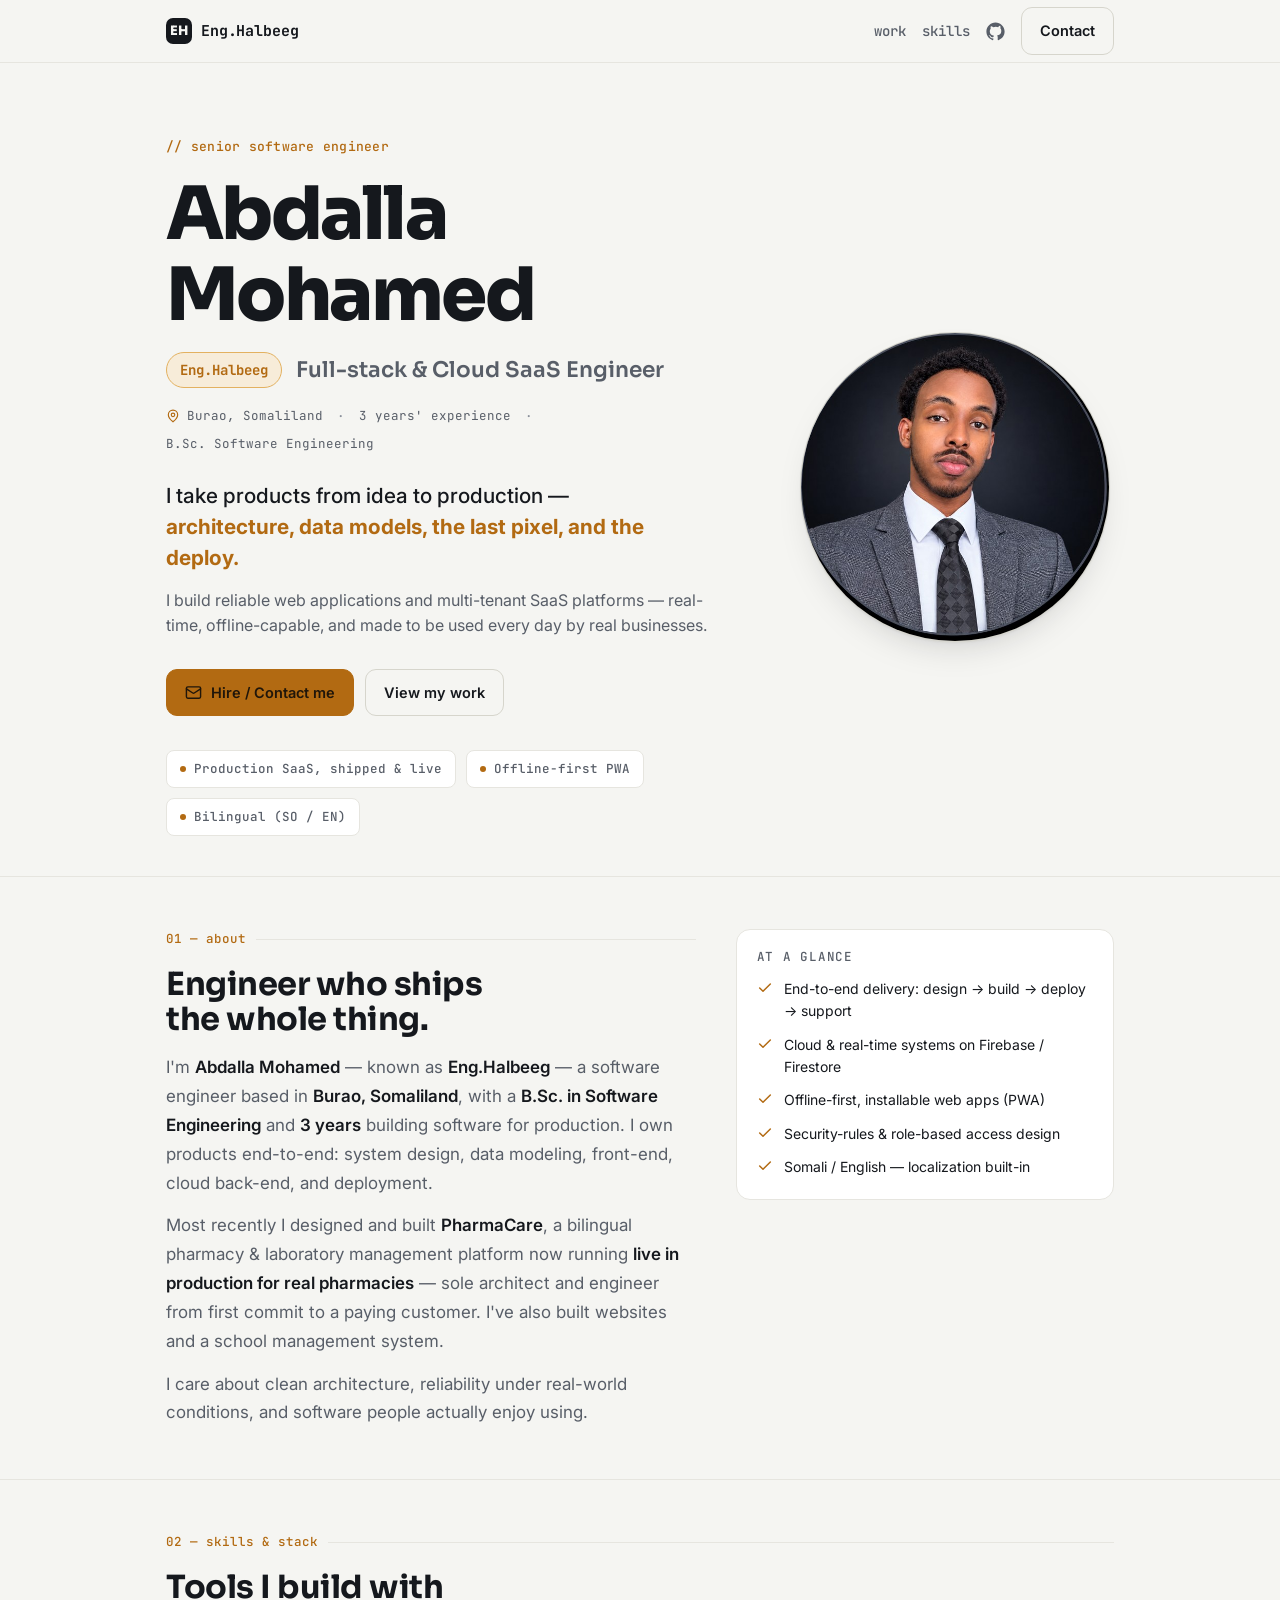
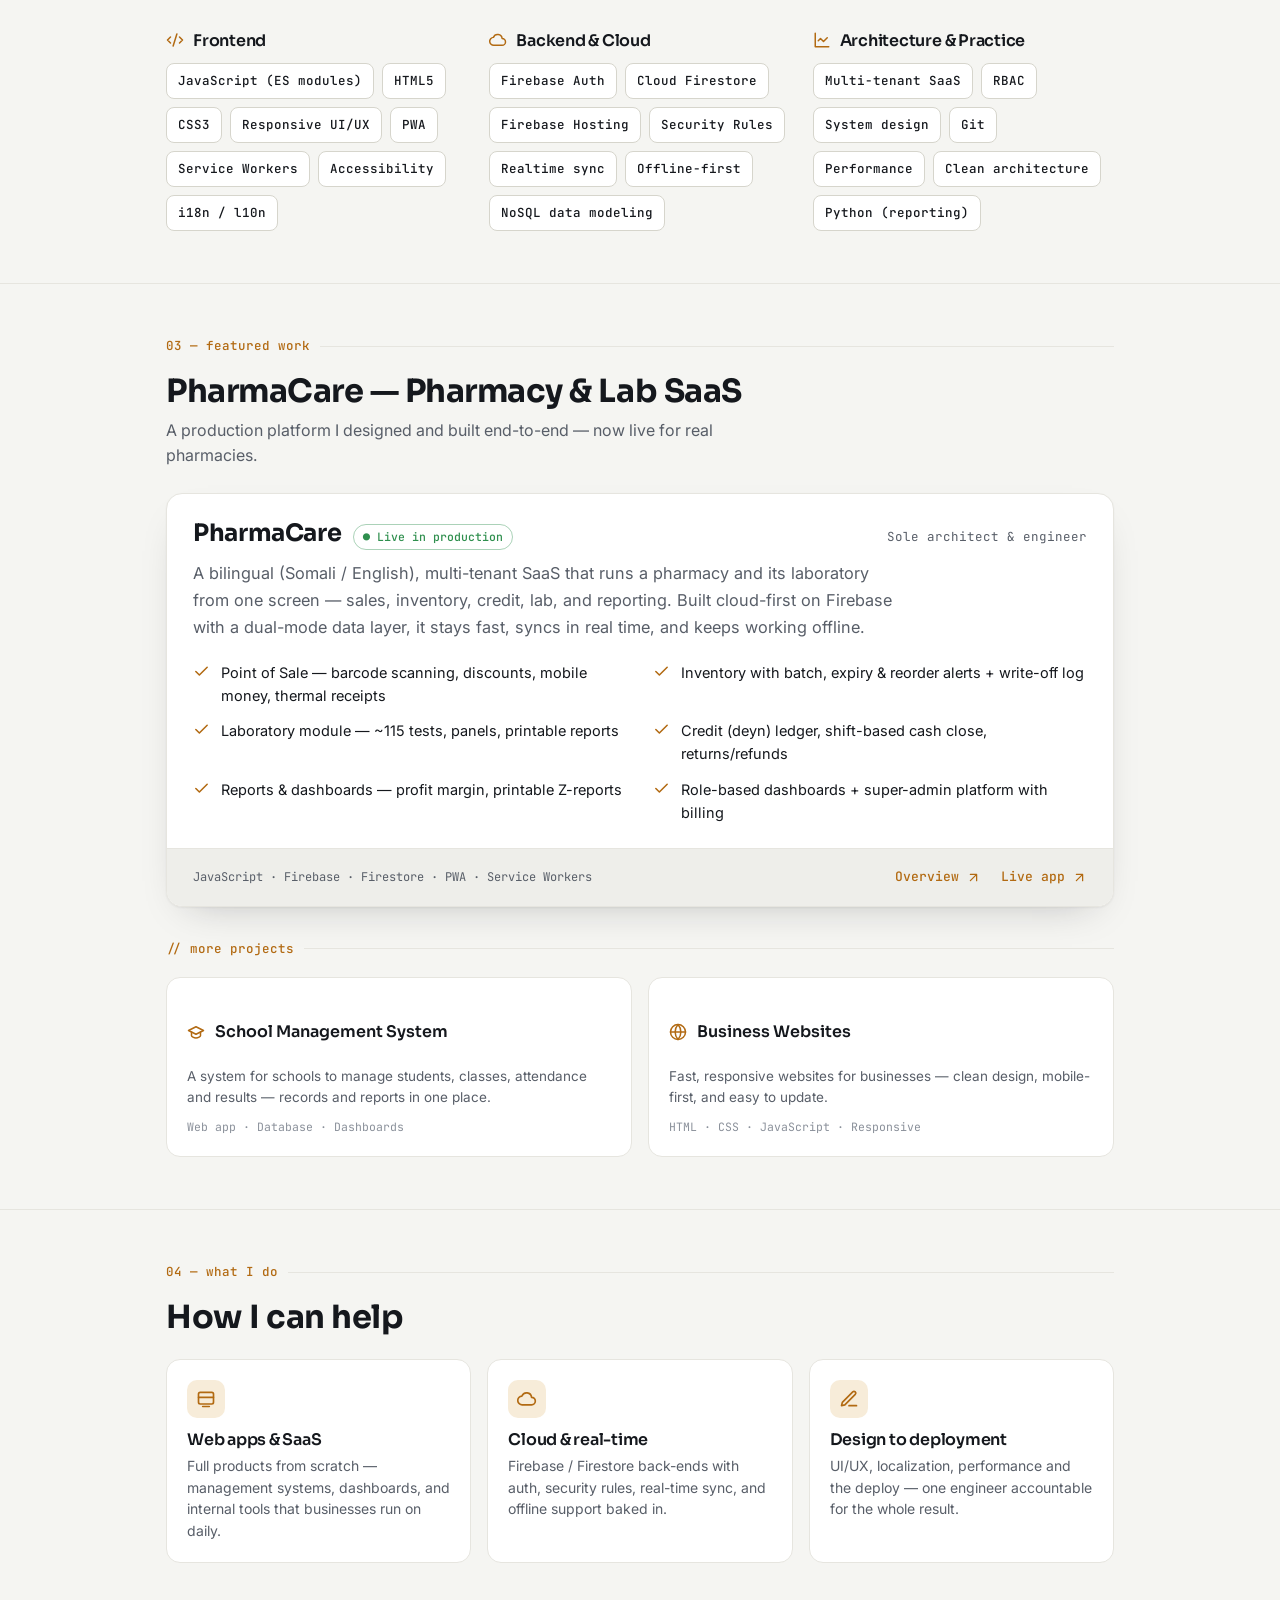
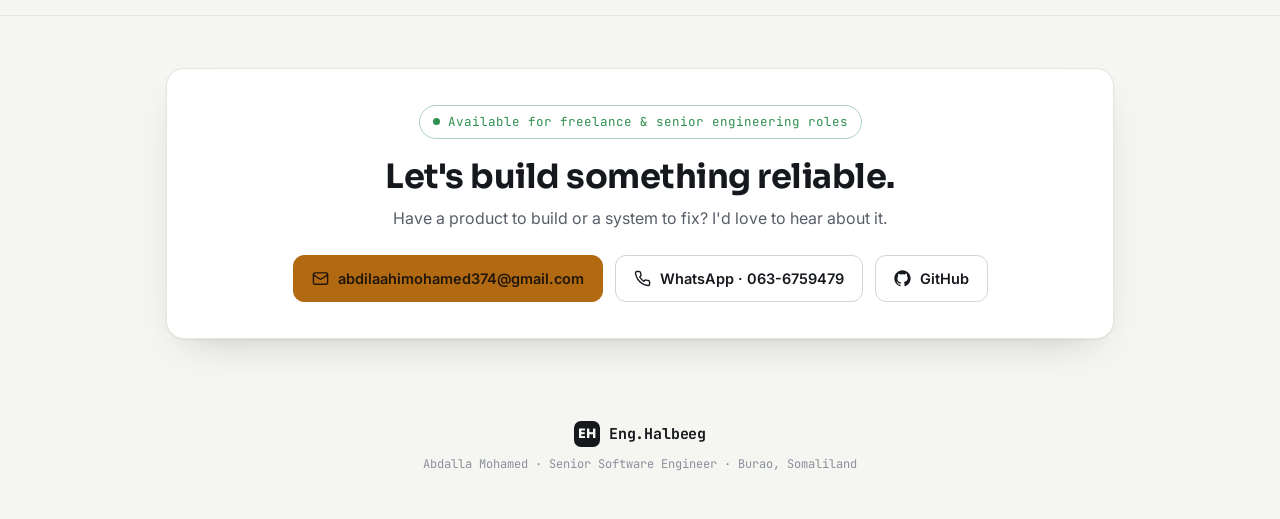
==== eng/index.html @ ff74ae20 "Initial commit — PharmaCare pharmacy & lab management SaaS Bilingual (Af-Soomaali/English), multi-te" ====
<!DOCTYPE html>
<html lang="en">
<head>
<meta charset="utf-8">
<meta name="viewport" content="width=device-width, initial-scale=1">
<meta name="theme-color" content="#0e1013">
<meta name="description" content="Abdalla Mohamed (Eng.Halbeeg) — Senior Software Engineer. I design and ship production software end-to-end: cloud SaaS, real-time and offline-first web apps.">
<meta property="og:title" content="Abdalla Mohamed — Eng.Halbeeg · Software Engineer">
<meta property="og:description" content="Senior Software Engineer. From architecture and data models to the last pixel and the deploy.">
<meta property="og:type" content="profile">
<title>Abdalla Mohamed</title>
<link rel="preconnect" href="https://fonts.googleapis.com">
<link rel="preconnect" href="https://fonts.gstatic.com" crossorigin>
<link rel="stylesheet" href="https://fonts.googleapis.com/css2?family=Sora:wght@500;600;700;800&family=JetBrains+Mono:wght@400;500;700&family=Inter:wght@400;500;600&display=swap">
<style>
  :root{
    --bg:#f5f5f2; --surface:#ffffff; --surface-2:#eeeeea;
    --ink:#15181d; --muted:#585e68; --faint:#8a909a;
    --line:#e6e5df; --line-2:#d6d5cc;
    --accent:#b26a12; --accent-ink:#8a5210; --accent-bg:#f7ecd9; --accent-line:#e3b160;
    --good:#2f8f4e;
    --shadow:0 1px 2px rgba(20,23,28,.05), 0 16px 40px -22px rgba(20,23,28,.28);
    --disp:'Sora',system-ui,sans-serif;
    --mono:'JetBrains Mono',ui-monospace,'SFMono-Regular',Menlo,monospace;
    --body:'Inter',system-ui,-apple-system,'Segoe UI',sans-serif;
    --r:14px; --r-sm:10px;
  }
  @media (prefers-color-scheme:dark){
    :root:not([data-theme="light"]){
      --bg:#0e1013; --surface:#15181d; --surface-2:#1b1f26;
      --ink:#e9eaec; --muted:#99a0aa; --faint:#646a74;
      --line:#242932; --line-2:#333a45;
      --accent:#e6a33c; --accent-ink:#f0b968; --accent-bg:#241b0e; --accent-line:#5a4519;
      --good:#54c07a;
      --shadow:0 1px 2px rgba(0,0,0,.5), 0 22px 50px -24px rgba(0,0,0,.8);
    }
  }
  :root[data-theme="dark"]{
    --bg:#0e1013; --surface:#15181d; --surface-2:#1b1f26;
    --ink:#e9eaec; --muted:#99a0aa; --faint:#646a74;
    --line:#242932; --line-2:#333a45;
    --accent:#e6a33c; --accent-ink:#f0b968; --accent-bg:#241b0e; --accent-line:#5a4519;
    --good:#54c07a;
    --shadow:0 1px 2px rgba(0,0,0,.5), 0 22px 50px -24px rgba(0,0,0,.8);
  }

  *{box-sizing:border-box}
  body{margin:0;background:var(--bg);color:var(--ink);font-family:var(--body);font-size:16px;line-height:1.6;-webkit-font-smoothing:antialiased}
  h1,h2,h3{font-family:var(--disp);font-weight:700;line-height:1.1;margin:0;text-wrap:balance;letter-spacing:-.015em}
  p{margin:0}
  a{color:inherit;text-decoration:none}
  svg{display:block}
  .wrap{max-width:1000px;margin:0 auto;padding:0 26px}
  .mono{font-family:var(--mono)}
  .eyebrow{font-family:var(--mono);font-size:12.5px;font-weight:500;color:var(--accent);letter-spacing:.02em}
  :focus-visible{outline:2.5px solid var(--accent);outline-offset:3px;border-radius:4px}

  /* top bar */
  .top{position:sticky;top:0;z-index:20;backdrop-filter:blur(10px);
    background:color-mix(in srgb,var(--bg) 84%,transparent);border-bottom:1px solid var(--line)}
  .top .wrap{display:flex;align-items:center;gap:16px;height:62px}
  .sig{font-family:var(--mono);font-weight:700;font-size:15px;letter-spacing:-.01em;display:flex;align-items:center;gap:9px}
  .sig .sq{width:26px;height:26px;border-radius:7px;display:grid;place-items:center;background:var(--ink);color:var(--bg);font-family:var(--disp);font-weight:800;font-size:13px}
  .top .sp{flex:1}
  .navlink{font-size:14px;font-weight:500;color:var(--muted);font-family:var(--mono)}
  .navlink:hover{color:var(--ink)}
  @media(max-width:640px){.navlink.hide{display:none}}

  .btn{display:inline-flex;align-items:center;gap:9px;font-family:var(--body);font-weight:600;font-size:14.5px;
    padding:11px 18px;border-radius:11px;border:1px solid transparent;cursor:pointer;transition:transform .12s,border-color .2s,background .2s}
  .btn svg{width:17px;height:17px}
  .btn-solid{background:var(--ink);color:var(--bg)}
  .btn-solid:hover{transform:translateY(-2px)}
  .btn-line{background:transparent;color:var(--ink);border-color:var(--line-2)}
  .btn-line:hover{border-color:var(--accent);color:var(--accent)}
  .btn-accent{background:var(--accent);color:#1a1204;border-color:var(--accent)}
  :root[data-theme="dark"] .btn-accent,:root:not([data-theme="light"]) .btn-accent{color:#20160a}
  .btn-accent:hover{transform:translateY(-2px)}

  /* hero */
  .hero{padding:74px 0 40px}
  .hero .eyebrow{font-size:13px}
  .hero h1{font-size:clamp(2.7rem,6.6vw,4.6rem);font-weight:800;margin:16px 0 0;letter-spacing:-.035em}
  .name-row{display:flex;flex-wrap:wrap;align-items:center;gap:14px;margin-top:16px}
  .nick{font-family:var(--mono);font-weight:700;font-size:14px;color:var(--accent);
    background:var(--accent-bg);border:1px solid var(--accent-line);padding:6px 13px;border-radius:999px}
  .role{font-family:var(--disp);font-weight:600;font-size:clamp(1.1rem,2.2vw,1.35rem);color:var(--muted)}
  .thesis{font-size:clamp(1.1rem,1.7vw,1.3rem);color:var(--ink);max-width:40ch;margin:26px 0 0;line-height:1.5;font-weight:500}
  .thesis b{color:var(--accent)}
  .sub{color:var(--muted);max-width:56ch;margin:14px 0 0}
  .hero-cta{display:flex;flex-wrap:wrap;gap:11px;margin-top:30px}

  /* fact strip */
  .facts{display:flex;flex-wrap:wrap;gap:10px;margin-top:34px}
  .fact{font-family:var(--mono);font-size:12.5px;font-weight:500;color:var(--muted);
    border:1px solid var(--line);background:var(--surface);padding:8px 13px;border-radius:8px;display:flex;align-items:center;gap:8px}
  .fact::before{content:"";width:6px;height:6px;border-radius:50%;background:var(--accent)}

  section{padding:52px 0;border-top:1px solid var(--line)}
  .sec-label{font-family:var(--mono);font-size:12.5px;color:var(--accent);font-weight:500;margin-bottom:18px;display:flex;align-items:center;gap:10px}
  .sec-label::after{content:"";flex:1;height:1px;background:var(--line)}
  .sec-h{font-size:clamp(1.5rem,3vw,2rem);font-weight:700;margin-bottom:8px}

  .about-grid{display:grid;grid-template-columns:1.4fr 1fr;gap:40px;align-items:start}
  @media(max-width:760px){.about-grid{grid-template-columns:1fr;gap:26px}}
  .about p{color:var(--muted);font-size:1.06rem;line-height:1.7}
  .about p + p{margin-top:14px}
  .about strong{color:var(--ink);font-weight:600}
  .aside{border:1px solid var(--line);border-radius:var(--r);background:var(--surface);padding:20px}
  .aside h3{font-family:var(--mono);font-size:12.5px;color:var(--muted);font-weight:500;margin-bottom:14px;text-transform:uppercase;letter-spacing:.06em}
  .aside ul{list-style:none;margin:0;padding:0;display:flex;flex-direction:column;gap:11px}
  .aside li{display:flex;gap:11px;align-items:flex-start;font-size:14px}
  .aside li svg{width:16px;height:16px;color:var(--accent);flex:none;margin-top:2px}

  /* skills */
  .skill-groups{display:grid;grid-template-columns:repeat(3,1fr);gap:22px}
  @media(max-width:760px){.skill-groups{grid-template-columns:1fr;gap:20px}}
  .sg h3{font-family:var(--disp);font-size:16px;font-weight:600;margin-bottom:14px;display:flex;align-items:center;gap:9px}
  .sg h3 svg{width:18px;height:18px;color:var(--accent)}
  .chips{display:flex;flex-wrap:wrap;gap:8px}
  .chip{font-family:var(--mono);font-size:12.5px;font-weight:500;color:var(--ink);
    background:var(--surface);border:1px solid var(--line-2);padding:7px 11px;border-radius:8px}

  /* featured project */
  .proj{border:1px solid var(--line);border-radius:16px;background:var(--surface);overflow:hidden;box-shadow:var(--shadow)}
  .proj-top{padding:26px 26px 4px;display:flex;flex-wrap:wrap;align-items:baseline;gap:12px}
  .proj-top h3{font-size:1.5rem;font-weight:700}
  .proj-top .tag{font-family:var(--mono);font-size:11.5px;color:var(--good);border:1px solid color-mix(in srgb,var(--good) 40%,transparent);
    padding:3px 9px;border-radius:999px;font-weight:500}
  .proj-top .role-t{font-family:var(--mono);font-size:12.5px;color:var(--muted);margin-left:auto}
  .proj-body{padding:6px 26px 24px}
  .proj-body > p{color:var(--muted);font-size:1.02rem;line-height:1.65;max-width:70ch}
  .hl{list-style:none;margin:20px 0 0;padding:0;display:grid;grid-template-columns:1fr 1fr;gap:12px 26px}
  @media(max-width:620px){.hl{grid-template-columns:1fr}}
  .hl li{display:flex;gap:11px;font-size:14.5px;color:var(--ink)}
  .hl li svg{width:17px;height:17px;color:var(--accent);flex:none;margin-top:2px}
  .proj-foot{display:flex;flex-wrap:wrap;align-items:center;gap:10px 20px;padding:18px 26px;border-top:1px solid var(--line);background:var(--surface-2)}
  .proj-foot .stack{font-family:var(--mono);font-size:12px;color:var(--muted)}
  .proj-foot .sp{flex:1}
  .proj-foot a{font-family:var(--mono);font-size:13px;font-weight:500;color:var(--accent);display:inline-flex;align-items:center;gap:7px}
  .proj-foot a svg{width:15px;height:15px}
  .proj-foot a:hover{text-decoration:underline}

  /* what I do */
  .do-grid{display:grid;grid-template-columns:repeat(3,1fr);gap:16px}
  @media(max-width:760px){.do-grid{grid-template-columns:1fr}}
  .do{border:1px solid var(--line);border-radius:var(--r);background:var(--surface);padding:20px}
  .do .ic{width:38px;height:38px;border-radius:10px;background:var(--accent-bg);color:var(--accent);display:grid;place-items:center;margin-bottom:13px}
  .do .ic svg{width:20px;height:20px}
  .do h3{font-family:var(--disp);font-size:16px;font-weight:600}
  .do p{color:var(--muted);font-size:14px;margin-top:6px;line-height:1.55}

  /* contact */
  .contact{border-top:1px solid var(--line)}
  .contact .card{border:1px solid var(--line);border-radius:18px;background:var(--surface);padding:36px;text-align:center;box-shadow:var(--shadow)}
  .contact h2{font-size:clamp(1.6rem,3.2vw,2.1rem);font-weight:700}
  .contact p{color:var(--muted);margin-top:10px}
  .avail{display:inline-flex;align-items:center;gap:8px;font-family:var(--mono);font-size:12.5px;color:var(--good);
    border:1px solid color-mix(in srgb,var(--good) 40%,transparent);padding:6px 13px;border-radius:999px;margin-bottom:20px}
  .avail::before{content:"";width:7px;height:7px;border-radius:50%;background:var(--good)}
  .contact-row{display:flex;flex-wrap:wrap;gap:12px;justify-content:center;margin-top:24px}
  .contact-row .btn span{min-width:0;overflow-wrap:anywhere}

  footer{padding:30px 0 44px;text-align:center}
  footer .sig{justify-content:center;margin-bottom:8px}
  footer p{font-family:var(--mono);font-size:12px;color:var(--faint)}

  /* hero photo + meta */
  .hero .wrap{display:grid;grid-template-columns:1.55fr .85fr;gap:48px;align-items:center}
  @media(max-width:820px){.hero .wrap{grid-template-columns:1fr;gap:30px}}
  .hero-photo{justify-self:center}
  .avatar{position:relative;width:min(310px,74vw);aspect-ratio:1;border-radius:50%;overflow:hidden;
    border:1px solid var(--line-2);background:var(--surface-2);box-shadow:var(--shadow);display:grid;place-items:center}
  .avatar img{position:absolute;inset:0;width:100%;height:100%;object-fit:cover}
  .avatar-fb{font-family:var(--disp);font-weight:800;font-size:66px;color:var(--accent);opacity:.55;font-family:var(--mono)}
  .avatar-ring{position:absolute;inset:-9px;border-radius:50%;box-shadow:0 0 0 1px color-mix(in srgb,var(--accent) 40%,transparent);pointer-events:none}
  .hero-meta{display:flex;flex-wrap:wrap;gap:8px 14px;margin-top:18px;font-family:var(--mono);font-size:12.5px;color:var(--muted)}
  .hero-meta span{display:inline-flex;align-items:center;gap:7px}
  .hero-meta svg{width:14px;height:14px;color:var(--accent)}
  .hero-meta .divit{color:var(--faint)}
  /* other projects */
  .other-grid{display:grid;grid-template-columns:1fr 1fr;gap:16px;margin-top:16px}
  @media(max-width:680px){.other-grid{grid-template-columns:1fr}}
  .op{border:1px solid var(--line);border-radius:var(--r);background:var(--surface);padding:20px}
  .op h4{font-family:var(--disp);font-size:16px;font-weight:600;display:flex;align-items:center;gap:10px}
  .op h4 svg{width:18px;height:18px;color:var(--accent)}
  .op p{color:var(--muted);font-size:13.5px;margin-top:7px;line-height:1.55}
  .op .stack{font-family:var(--mono);font-size:11.5px;color:var(--faint);margin-top:10px}

  @media (prefers-reduced-motion:reduce){*{animation:none!important;transition:none!important}}
</style>
</head>
<body>

<header class="top">
  <div class="wrap">
    <a class="sig" href="#top"><span class="sq">EH</span> Eng.Halbeeg</a>
    <span class="sp"></span>
    <a class="navlink hide" href="#work">work</a>
    <a class="navlink hide" href="#skills">skills</a>
    <a class="navlink" href="https://github.com/enghalbeeg" target="_blank" rel="noopener" aria-label="GitHub" title="GitHub" style="display:inline-flex;align-items:center"><svg viewBox="0 0 24 24" fill="currentColor" style="width:19px;height:19px"><path d="M12 .5C5.7.5.5 5.7.5 12c0 5.1 3.3 9.4 7.9 10.9.6.1.8-.2.8-.5v-1.8c-3.2.7-3.9-1.5-3.9-1.5-.5-1.3-1.3-1.7-1.3-1.7-1.1-.7.1-.7.1-.7 1.2.1 1.8 1.2 1.8 1.2 1 1.8 2.8 1.3 3.5 1 .1-.8.4-1.3.7-1.6-2.6-.3-5.3-1.3-5.3-5.8 0-1.3.5-2.3 1.2-3.1-.1-.3-.5-1.5.1-3.1 0 0 1-.3 3.3 1.2a11.4 11.4 0 0 1 6 0C17 4.6 18 4.9 18 4.9c.6 1.6.2 2.8.1 3.1.8.8 1.2 1.8 1.2 3.1 0 4.5-2.7 5.5-5.3 5.8.4.4.8 1.1.8 2.2v3.3c0 .3.2.6.8.5 4.6-1.5 7.9-5.8 7.9-10.9C23.5 5.7 18.3.5 12 .5z"/></svg></a>
    <a class="btn btn-line" href="#contact">Contact</a>
  </div>
</header>

<section class="hero" id="top" style="border-top:none">
  <div class="wrap">
    <div class="hero-text">
      <div class="eyebrow">// senior software engineer</div>
      <h1>Abdalla Mohamed</h1>
      <div class="name-row">
        <span class="nick">Eng.Halbeeg</span>
        <span class="role">Full-stack &amp; Cloud SaaS Engineer</span>
      </div>
      <div class="hero-meta">
        <span><svg viewBox="0 0 24 24" fill="none" stroke="currentColor" stroke-width="2" stroke-linecap="round" stroke-linejoin="round"><path d="M20 10c0 6-8 12-8 12s-8-6-8-12a8 8 0 0 1 16 0Z"/><circle cx="12" cy="10" r="3"/></svg>Burao, Somaliland</span>
        <span class="divit">·</span>
        <span>3 years' experience</span>
        <span class="divit">·</span>
        <span>B.Sc. Software Engineering</span>
      </div>
      <p class="thesis">I take products from idea to production — <b>architecture, data models, the last pixel, and the deploy.</b></p>
      <p class="sub">I build reliable web applications and multi-tenant SaaS platforms — real-time, offline-capable, and made to be used every day by real businesses.</p>
      <div class="hero-cta">
        <a class="btn btn-accent" href="mailto:abdilaahimohamed374@gmail.com">
          <svg viewBox="0 0 24 24" fill="none" stroke="currentColor" stroke-width="2" stroke-linecap="round" stroke-linejoin="round"><rect width="20" height="16" x="2" y="4" rx="2"/><path d="m22 7-8.97 5.7a1.94 1.94 0 0 1-2.06 0L2 7"/></svg>
          Hire / Contact me
        </a>
        <a class="btn btn-line" href="#work">View my work</a>
      </div>
      <div class="facts">
        <span class="fact">Production SaaS, shipped &amp; live</span>
        <span class="fact">Offline-first PWA</span>
        <span class="fact">Bilingual (SO / EN)</span>
      </div>
    </div>
    <div class="hero-photo">
      <div class="avatar">
        <span class="avatar-fb">EH</span>
        <img src="photo.jpg?v=1" alt="Abdalla Mohamed — Eng.Halbeeg" loading="eager" onerror="this.remove()">
        <span class="avatar-ring"></span>
      </div>
    </div>
  </div>
</section>

<section id="about">
  <div class="wrap">
    <div class="about-grid">
      <div class="about">
        <div class="sec-label">01 — about</div>
        <h2 class="sec-h">Engineer who ships the whole thing.</h2>
        <p style="margin-top:16px">I'm <strong>Abdalla Mohamed</strong> — known as <strong>Eng.Halbeeg</strong> — a software engineer based in <strong>Burao, Somaliland</strong>, with a <strong>B.Sc. in Software Engineering</strong> and <strong>3 years</strong> building software for production. I own products end-to-end: system design, data modeling, front-end, cloud back-end, and deployment.</p>
        <p>Most recently I designed and built <strong>PharmaCare</strong>, a bilingual pharmacy &amp; laboratory management platform now running <strong>live in production for real pharmacies</strong> — sole architect and engineer from first commit to a paying customer. I've also built websites and a school management system.</p>
        <p>I care about clean architecture, reliability under real-world conditions, and software people actually enjoy using.</p>
      </div>
      <aside class="aside">
        <h3>At a glance</h3>
        <ul>
          <li><svg viewBox="0 0 24 24" fill="none" stroke="currentColor" stroke-width="2.2" stroke-linecap="round" stroke-linejoin="round"><path d="M20 6 9 17l-5-5"/></svg><span>End-to-end delivery: design → build → deploy → support</span></li>
          <li><svg viewBox="0 0 24 24" fill="none" stroke="currentColor" stroke-width="2.2" stroke-linecap="round" stroke-linejoin="round"><path d="M20 6 9 17l-5-5"/></svg><span>Cloud &amp; real-time systems on Firebase / Firestore</span></li>
          <li><svg viewBox="0 0 24 24" fill="none" stroke="currentColor" stroke-width="2.2" stroke-linecap="round" stroke-linejoin="round"><path d="M20 6 9 17l-5-5"/></svg><span>Offline-first, installable web apps (PWA)</span></li>
          <li><svg viewBox="0 0 24 24" fill="none" stroke="currentColor" stroke-width="2.2" stroke-linecap="round" stroke-linejoin="round"><path d="M20 6 9 17l-5-5"/></svg><span>Security-rules &amp; role-based access design</span></li>
          <li><svg viewBox="0 0 24 24" fill="none" stroke="currentColor" stroke-width="2.2" stroke-linecap="round" stroke-linejoin="round"><path d="M20 6 9 17l-5-5"/></svg><span>Somali / English — localization built-in</span></li>
        </ul>
      </aside>
    </div>
  </div>
</section>

<section id="skills">
  <div class="wrap">
    <div class="sec-label">02 — skills &amp; stack</div>
    <h2 class="sec-h">Tools I build with</h2>
    <div class="skill-groups" style="margin-top:26px">
      <div class="sg">
        <h3><svg viewBox="0 0 24 24" fill="none" stroke="currentColor" stroke-width="2" stroke-linecap="round" stroke-linejoin="round"><path d="m18 16 4-4-4-4M6 8l-4 4 4 4M14.5 4l-5 16"/></svg> Frontend</h3>
        <div class="chips">
          <span class="chip">JavaScript (ES modules)</span><span class="chip">HTML5</span><span class="chip">CSS3</span>
          <span class="chip">Responsive UI/UX</span><span class="chip">PWA</span><span class="chip">Service Workers</span>
          <span class="chip">Accessibility</span><span class="chip">i18n / l10n</span>
        </div>
      </div>
      <div class="sg">
        <h3><svg viewBox="0 0 24 24" fill="none" stroke="currentColor" stroke-width="2" stroke-linecap="round" stroke-linejoin="round"><path d="M17.5 19a4.5 4.5 0 0 0 0-9 6 6 0 0 0-11.6-1.5A4.5 4.5 0 0 0 6.5 19Z"/></svg> Backend &amp; Cloud</h3>
        <div class="chips">
          <span class="chip">Firebase Auth</span><span class="chip">Cloud Firestore</span><span class="chip">Firebase Hosting</span>
          <span class="chip">Security Rules</span><span class="chip">Realtime sync</span><span class="chip">Offline-first</span>
          <span class="chip">NoSQL data modeling</span>
        </div>
      </div>
      <div class="sg">
        <h3><svg viewBox="0 0 24 24" fill="none" stroke="currentColor" stroke-width="2" stroke-linecap="round" stroke-linejoin="round"><path d="M3 3v18h18"/><path d="m19 9-5 5-4-4-3 3"/></svg> Architecture &amp; Practice</h3>
        <div class="chips">
          <span class="chip">Multi-tenant SaaS</span><span class="chip">RBAC</span><span class="chip">System design</span>
          <span class="chip">Git</span><span class="chip">Performance</span><span class="chip">Clean architecture</span>
          <span class="chip">Python (reporting)</span>
        </div>
      </div>
    </div>
  </div>
</section>

<section id="work">
  <div class="wrap">
    <div class="sec-label">03 — featured work</div>
    <h2 class="sec-h">PharmaCare — Pharmacy &amp; Lab SaaS</h2>
    <p style="color:var(--muted);margin:8px 0 24px;max-width:60ch">A production platform I designed and built end-to-end — now live for real pharmacies.</p>
    <div class="proj">
      <div class="proj-top">
        <h3>PharmaCare</h3>
        <span class="tag">● Live in production</span>
        <span class="role-t">Sole architect &amp; engineer</span>
      </div>
      <div class="proj-body">
        <p>A bilingual (Somali / English), multi-tenant SaaS that runs a pharmacy and its laboratory from one screen — sales, inventory, credit, lab, and reporting. Built cloud-first on Firebase with a dual-mode data layer, it stays fast, syncs in real time, and keeps working offline.</p>
        <ul class="hl">
          <li><svg viewBox="0 0 24 24" fill="none" stroke="currentColor" stroke-width="2.2" stroke-linecap="round" stroke-linejoin="round"><path d="M20 6 9 17l-5-5"/></svg><span>Point of Sale — barcode scanning, discounts, mobile money, thermal receipts</span></li>
          <li><svg viewBox="0 0 24 24" fill="none" stroke="currentColor" stroke-width="2.2" stroke-linecap="round" stroke-linejoin="round"><path d="M20 6 9 17l-5-5"/></svg><span>Inventory with batch, expiry &amp; reorder alerts + write-off log</span></li>
          <li><svg viewBox="0 0 24 24" fill="none" stroke="currentColor" stroke-width="2.2" stroke-linecap="round" stroke-linejoin="round"><path d="M20 6 9 17l-5-5"/></svg><span>Laboratory module — ~115 tests, panels, printable reports</span></li>
          <li><svg viewBox="0 0 24 24" fill="none" stroke="currentColor" stroke-width="2.2" stroke-linecap="round" stroke-linejoin="round"><path d="M20 6 9 17l-5-5"/></svg><span>Credit (deyn) ledger, shift-based cash close, returns/refunds</span></li>
          <li><svg viewBox="0 0 24 24" fill="none" stroke="currentColor" stroke-width="2.2" stroke-linecap="round" stroke-linejoin="round"><path d="M20 6 9 17l-5-5"/></svg><span>Reports &amp; dashboards — profit margin, printable Z-reports</span></li>
          <li><svg viewBox="0 0 24 24" fill="none" stroke="currentColor" stroke-width="2.2" stroke-linecap="round" stroke-linejoin="round"><path d="M20 6 9 17l-5-5"/></svg><span>Role-based dashboards + super-admin platform with billing</span></li>
        </ul>
      </div>
      <div class="proj-foot">
        <span class="stack">JavaScript · Firebase · Firestore · PWA · Service Workers</span>
        <span class="sp"></span>
        <a href="https://pharmency-management-system.web.app/promo/" target="_blank" rel="noopener">
          Overview <svg viewBox="0 0 24 24" fill="none" stroke="currentColor" stroke-width="2" stroke-linecap="round" stroke-linejoin="round"><path d="M7 17 17 7M7 7h10v10"/></svg>
        </a>
        <a href="https://pharmency-management-system.web.app" target="_blank" rel="noopener">
          Live app <svg viewBox="0 0 24 24" fill="none" stroke="currentColor" stroke-width="2" stroke-linecap="round" stroke-linejoin="round"><path d="M7 17 17 7M7 7h10v10"/></svg>
        </a>
      </div>
    </div>

    <div class="sec-label" style="margin-top:32px">// more projects</div>
    <div class="other-grid">
      <div class="op">
        <h4><svg viewBox="0 0 24 24" fill="none" stroke="currentColor" stroke-width="2" stroke-linecap="round" stroke-linejoin="round"><path d="M22 10 12 5 2 10l10 5 10-5Z"/><path d="M6 12v5c0 1 3 3 6 3s6-2 6-3v-5"/></svg> School Management System</h4>
        <p>A system for schools to manage students, classes, attendance and results — records and reports in one place.</p>
        <div class="stack">Web app · Database · Dashboards</div>
      </div>
      <div class="op">
        <h4><svg viewBox="0 0 24 24" fill="none" stroke="currentColor" stroke-width="2" stroke-linecap="round" stroke-linejoin="round"><circle cx="12" cy="12" r="10"/><path d="M2 12h20M12 2a15 15 0 0 1 0 20 15 15 0 0 1 0-20Z"/></svg> Business Websites</h4>
        <p>Fast, responsive websites for businesses — clean design, mobile-first, and easy to update.</p>
        <div class="stack">HTML · CSS · JavaScript · Responsive</div>
      </div>
    </div>
  </div>
</section>

<section id="do">
  <div class="wrap">
    <div class="sec-label">04 — what I do</div>
    <h2 class="sec-h">How I can help</h2>
    <div class="do-grid" style="margin-top:24px">
      <div class="do">
        <div class="ic"><svg viewBox="0 0 24 24" fill="none" stroke="currentColor" stroke-width="2" stroke-linecap="round" stroke-linejoin="round"><rect width="18" height="14" x="3" y="4" rx="2"/><path d="M3 10h18M8 21h8"/></svg></div>
        <h3>Web apps &amp; SaaS</h3>
        <p>Full products from scratch — management systems, dashboards, and internal tools that businesses run on daily.</p>
      </div>
      <div class="do">
        <div class="ic"><svg viewBox="0 0 24 24" fill="none" stroke="currentColor" stroke-width="2" stroke-linecap="round" stroke-linejoin="round"><path d="M17.5 19a4.5 4.5 0 0 0 0-9 6 6 0 0 0-11.6-1.5A4.5 4.5 0 0 0 6.5 19Z"/></svg></div>
        <h3>Cloud &amp; real-time</h3>
        <p>Firebase / Firestore back-ends with auth, security rules, real-time sync, and offline support baked in.</p>
      </div>
      <div class="do">
        <div class="ic"><svg viewBox="0 0 24 24" fill="none" stroke="currentColor" stroke-width="2" stroke-linecap="round" stroke-linejoin="round"><path d="M12 20h9M16.5 3.5a2.12 2.12 0 0 1 3 3L7 19l-4 1 1-4Z"/></svg></div>
        <h3>Design to deployment</h3>
        <p>UI/UX, localization, performance and the deploy — one engineer accountable for the whole result.</p>
      </div>
    </div>
  </div>
</section>

<section class="contact" id="contact">
  <div class="wrap">
    <div class="card">
      <span class="avail">Available for freelance &amp; senior engineering roles</span>
      <h2>Let's build something reliable.</h2>
      <p>Have a product to build or a system to fix? I'd love to hear about it.</p>
      <div class="contact-row">
        <a class="btn btn-accent" href="mailto:abdilaahimohamed374@gmail.com" aria-label="Email abdilaahimohamed374@gmail.com">
          <svg viewBox="0 0 24 24" fill="none" stroke="currentColor" stroke-width="2" stroke-linecap="round" stroke-linejoin="round"><rect width="20" height="16" x="2" y="4" rx="2"/><path d="m22 7-8.97 5.7a1.94 1.94 0 0 1-2.06 0L2 7"/></svg>
          <span>abdilaahimohamed374@gmail.com</span>
        </a>
        <a class="btn btn-line" href="https://wa.me/252636759479" aria-label="WhatsApp 063-6759479">
          <svg viewBox="0 0 24 24" fill="none" stroke="currentColor" stroke-width="2" stroke-linecap="round" stroke-linejoin="round"><path d="M22 16.92v3a2 2 0 0 1-2.18 2 19.79 19.79 0 0 1-8.63-3.07 19.5 19.5 0 0 1-6-6 19.79 19.79 0 0 1-3.07-8.67A2 2 0 0 1 4.11 2h3a2 2 0 0 1 2 1.72c.13.96.36 1.9.7 2.81a2 2 0 0 1-.45 2.11L8.09 9.91a16 16 0 0 0 6 6l1.27-1.27a2 2 0 0 1 2.11-.45c.91.34 1.85.57 2.81.7A2 2 0 0 1 22 16.92Z"/></svg>
          WhatsApp · 063-6759479
        </a>
        <a class="btn btn-line" href="https://github.com/enghalbeeg" target="_blank" rel="noopener" aria-label="GitHub — enghalbeeg">
          <svg viewBox="0 0 24 24" fill="currentColor"><path d="M12 .5C5.7.5.5 5.7.5 12c0 5.1 3.3 9.4 7.9 10.9.6.1.8-.2.8-.5v-1.8c-3.2.7-3.9-1.5-3.9-1.5-.5-1.3-1.3-1.7-1.3-1.7-1.1-.7.1-.7.1-.7 1.2.1 1.8 1.2 1.8 1.2 1 1.8 2.8 1.3 3.5 1 .1-.8.4-1.3.7-1.6-2.6-.3-5.3-1.3-5.3-5.8 0-1.3.5-2.3 1.2-3.1-.1-.3-.5-1.5.1-3.1 0 0 1-.3 3.3 1.2a11.4 11.4 0 0 1 6 0C17 4.6 18 4.9 18 4.9c.6 1.6.2 2.8.1 3.1.8.8 1.2 1.8 1.2 3.1 0 4.5-2.7 5.5-5.3 5.8.4.4.8 1.1.8 2.2v3.3c0 .3.2.6.8.5 4.6-1.5 7.9-5.8 7.9-10.9C23.5 5.7 18.3.5 12 .5z"/></svg>
          GitHub
        </a>
      </div>
    </div>
  </div>
</section>

<footer>
  <div class="wrap">
    <div class="sig"><span class="sq">EH</span> Eng.Halbeeg</div>
    <p>Abdalla Mohamed · Senior Software Engineer · Burao, Somaliland</p>
  </div>
</footer>

</body>
</html>
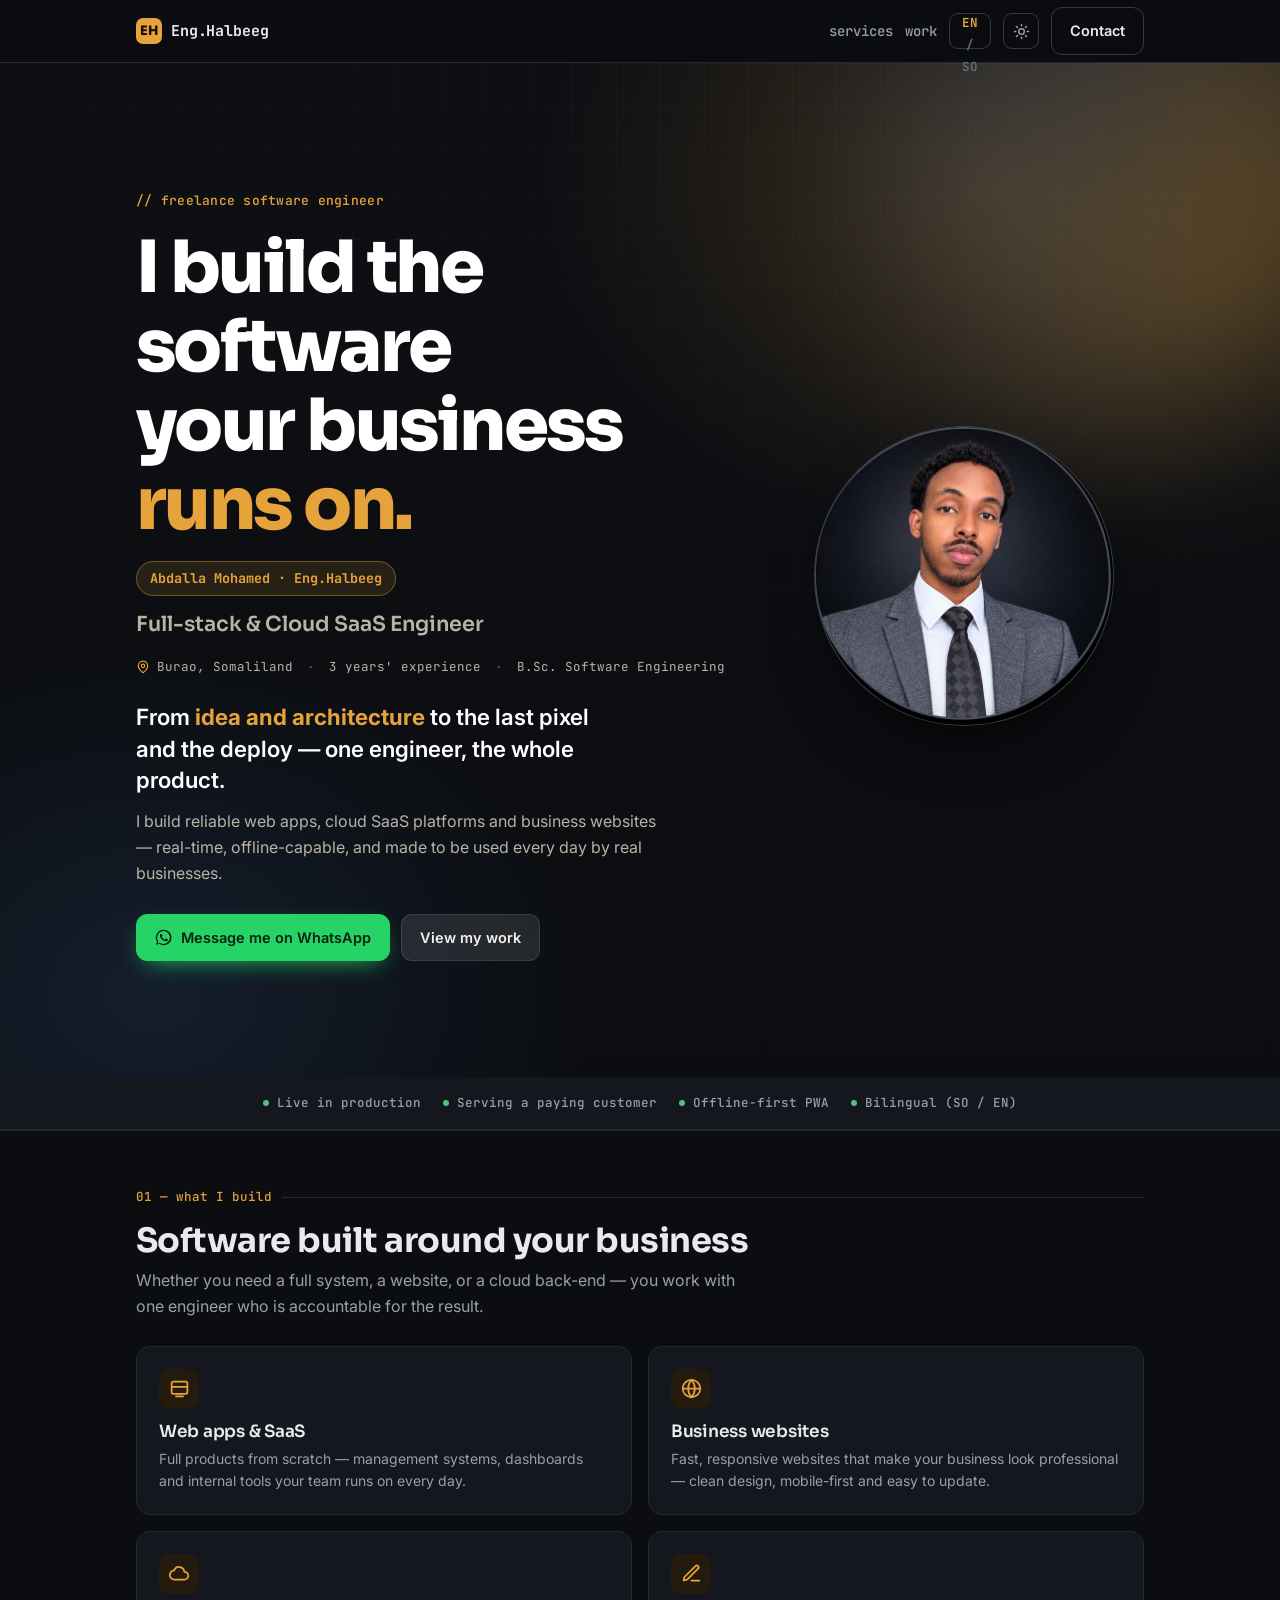
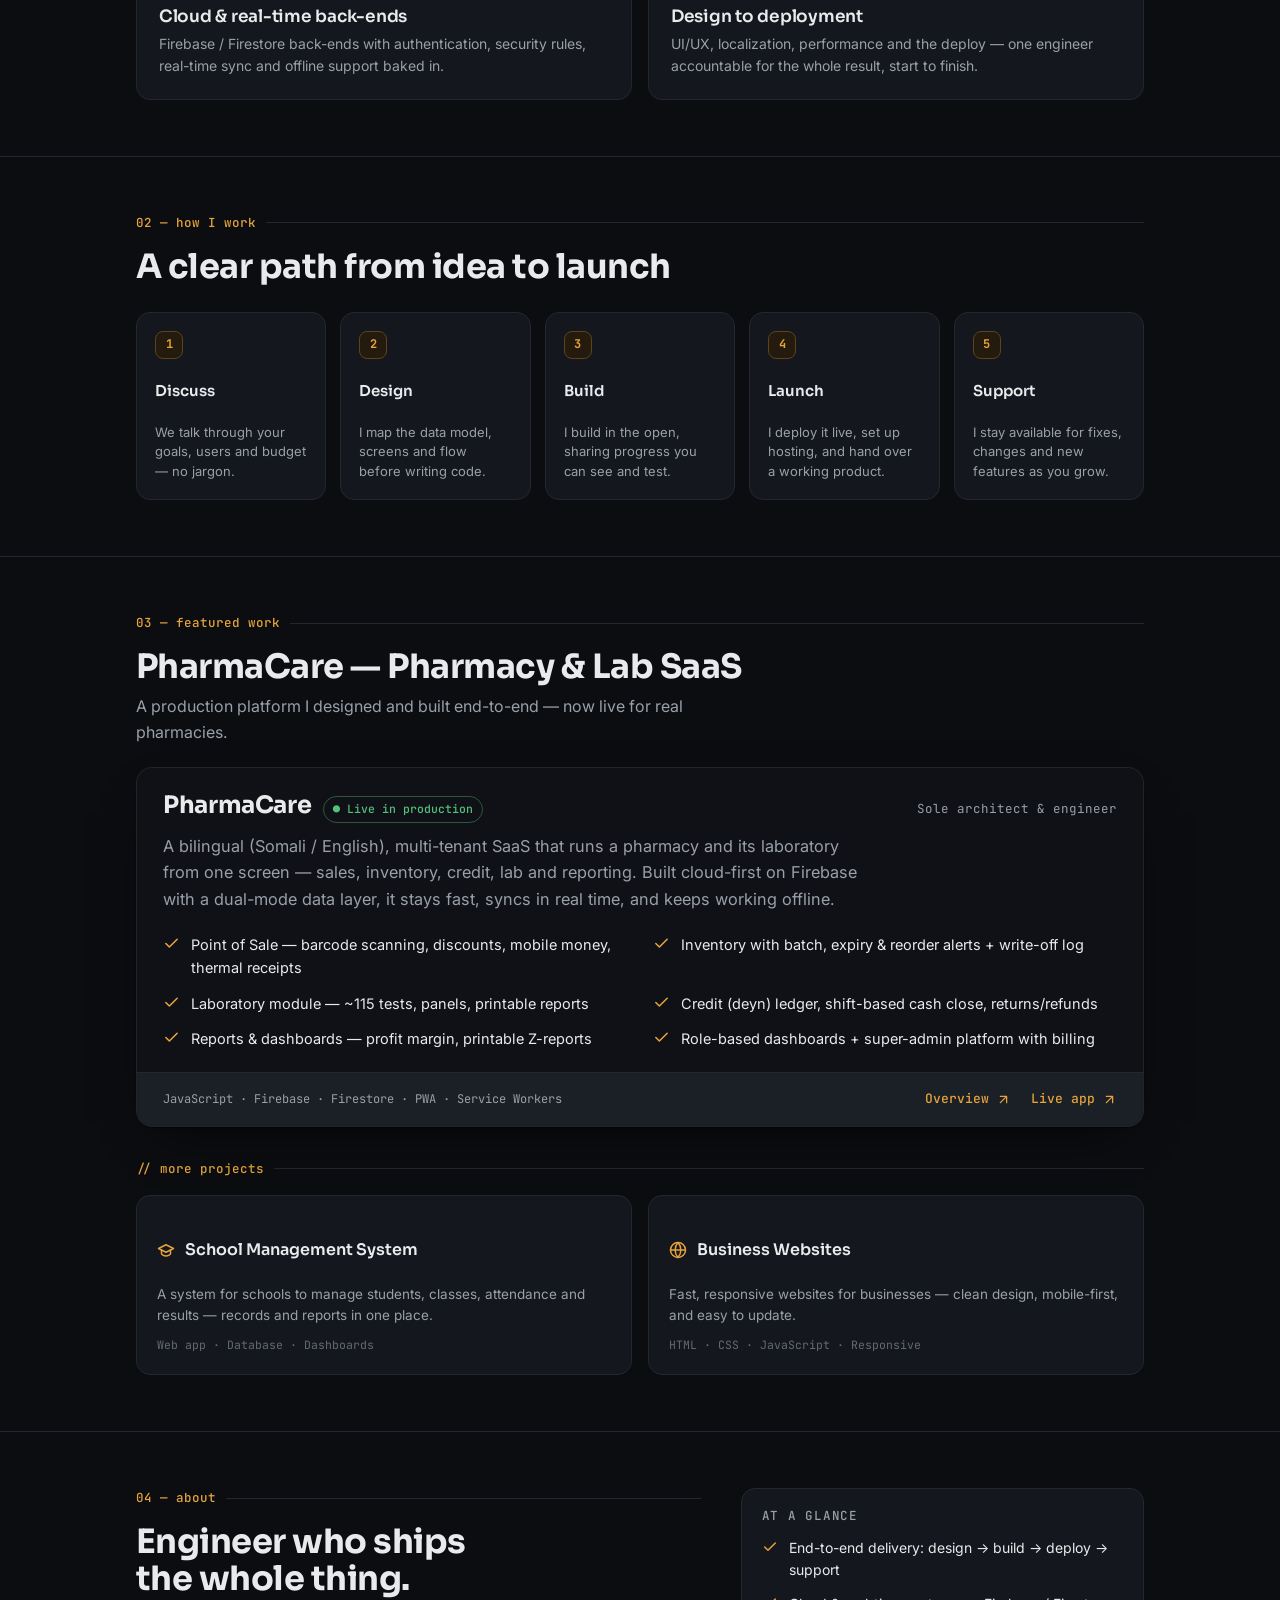
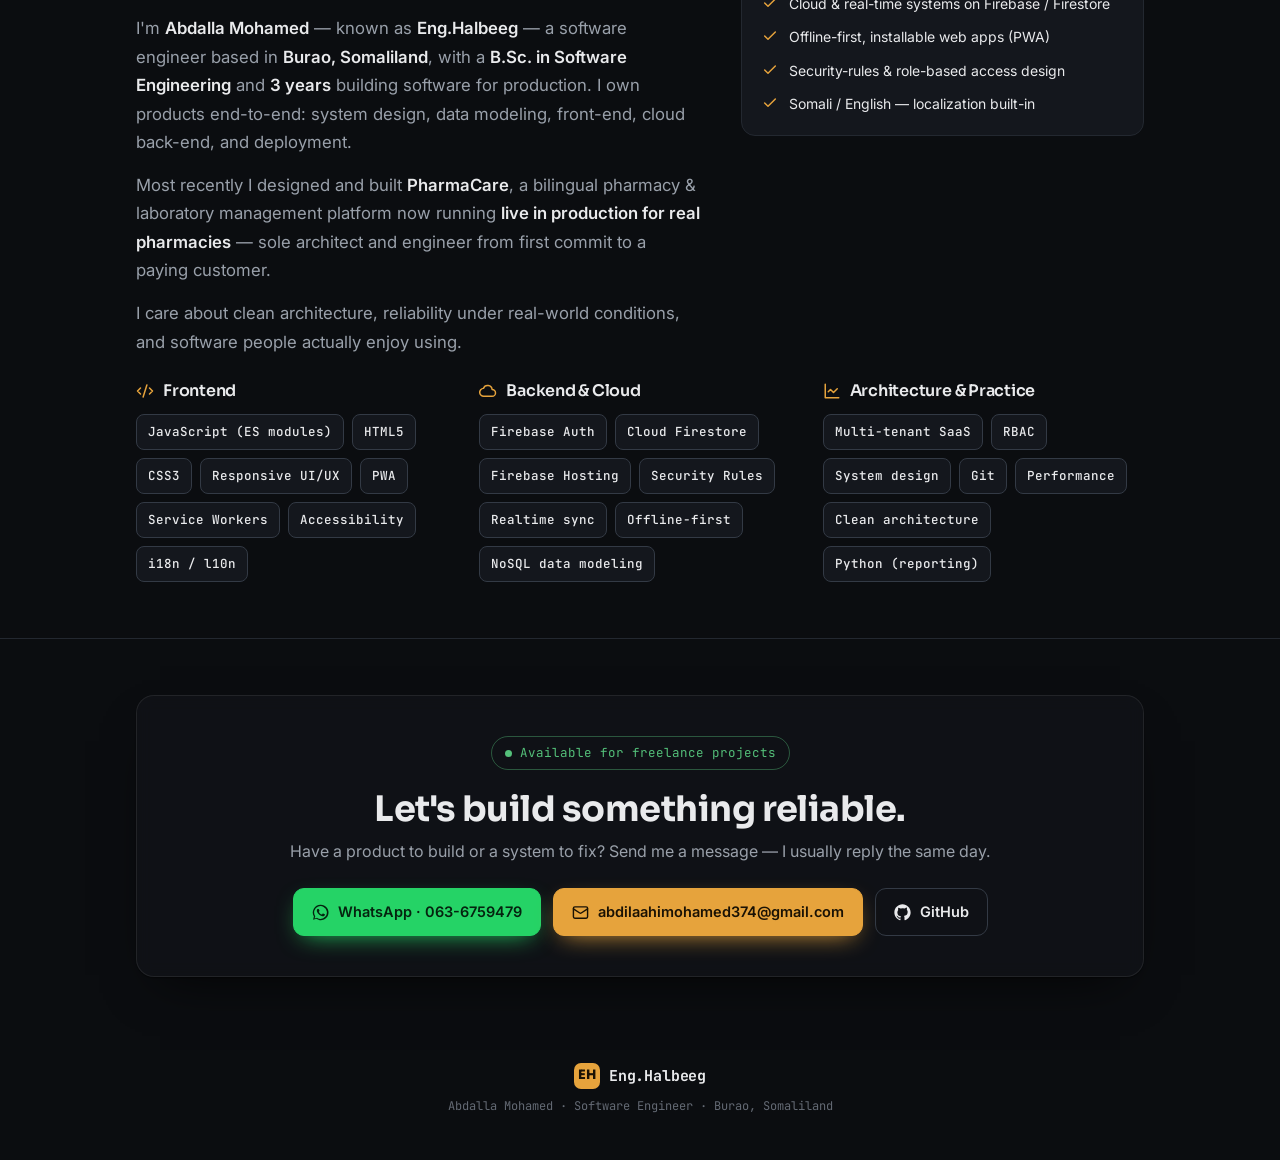
==== commit d6863f1d: "Redesign portfolio: bold, bilingual, freelance-focused Rebuild eng/index.html (enghalbeeg.web.app) a" ====
--- a/eng/index.html
+++ b/eng/index.html
@@ -1,17 +1,43 @@
 <!DOCTYPE html>
-<html lang="en">
+<html lang="en" data-theme="dark">
 <head>
 <meta charset="utf-8">
 <meta name="viewport" content="width=device-width, initial-scale=1">
-<meta name="theme-color" content="#0e1013">
-<meta name="description" content="Abdalla Mohamed (Eng.Halbeeg) — Senior Software Engineer. I design and ship production software end-to-end: cloud SaaS, real-time and offline-first web apps.">
+<meta name="theme-color" content="#0b0d10">
+<title>Abdalla Mohamed — Eng.Halbeeg · Software Engineer for hire</title>
+<meta name="description" content="Abdalla Mohamed (Eng.Halbeeg) — freelance software engineer in Burao, Somaliland. I design and ship production web apps, cloud SaaS and business websites end-to-end. Bilingual Somali / English.">
+<meta name="author" content="Abdalla Mohamed">
+<link rel="canonical" href="https://enghalbeeg.web.app/">
 <meta property="og:title" content="Abdalla Mohamed — Eng.Halbeeg · Software Engineer">
-<meta property="og:description" content="Senior Software Engineer. From architecture and data models to the last pixel and the deploy.">
+<meta property="og:description" content="Freelance software engineer. I build the software your business runs on — web apps, cloud SaaS and websites, from idea to deploy.">
 <meta property="og:type" content="profile">
-<title>Abdalla Mohamed</title>
+<meta property="og:url" content="https://enghalbeeg.web.app/">
+<meta property="og:image" content="https://enghalbeeg.web.app/photo.jpg">
+<meta name="twitter:card" content="summary_large_image">
+<meta name="twitter:title" content="Abdalla Mohamed — Eng.Halbeeg · Software Engineer">
+<meta name="twitter:description" content="I build the software your business runs on — web apps, cloud SaaS and websites, from idea to deploy.">
+<meta name="twitter:image" content="https://enghalbeeg.web.app/photo.jpg">
+<link rel="icon" href="data:image/svg+xml,%3Csvg xmlns='http://www.w3.org/2000/svg' viewBox='0 0 32 32'%3E%3Crect width='32' height='32' rx='8' fill='%230b0d10'/%3E%3Ctext x='16' y='22' font-family='Georgia,serif' font-size='16' font-weight='700' text-anchor='middle' fill='%23e6a33c'%3EEH%3C/text%3E%3C/svg%3E">
 <link rel="preconnect" href="https://fonts.googleapis.com">
 <link rel="preconnect" href="https://fonts.gstatic.com" crossorigin>
-<link rel="stylesheet" href="https://fonts.googleapis.com/css2?family=Sora:wght@500;600;700;800&family=JetBrains+Mono:wght@400;500;700&family=Inter:wght@400;500;600&display=swap">
+<link rel="stylesheet" href="https://fonts.googleapis.com/css2?family=Sora:wght@500;600;700;800&family=JetBrains+Mono:wght@400;500;700&family=Inter:wght@400;500;600;700&display=swap">
+<script type="application/ld+json">
+{
+  "@context": "https://schema.org",
+  "@type": "Person",
+  "name": "Abdalla Mohamed",
+  "alternateName": "Eng.Halbeeg",
+  "jobTitle": "Software Engineer",
+  "description": "Freelance full-stack & cloud SaaS engineer building production web applications, cloud back-ends and business websites.",
+  "url": "https://enghalbeeg.web.app/",
+  "image": "https://enghalbeeg.web.app/photo.jpg",
+  "email": "mailto:abdilaahimohamed374@gmail.com",
+  "sameAs": ["https://github.com/enghalbeeg"],
+  "knowsLanguage": ["so", "en"],
+  "address": { "@type": "PostalAddress", "addressLocality": "Burao", "addressRegion": "Somaliland" },
+  "knowsAbout": ["JavaScript", "Firebase", "Cloud Firestore", "Progressive Web Apps", "Multi-tenant SaaS", "System design"]
+}
+</script>
 <style>
   :root{
     --bg:#f5f5f2; --surface:#ffffff; --surface-2:#eeeeea;
@@ -19,6 +45,8 @@
     --line:#e6e5df; --line-2:#d6d5cc;
     --accent:#b26a12; --accent-ink:#8a5210; --accent-bg:#f7ecd9; --accent-line:#e3b160;
     --good:#2f8f4e;
+    --hero-ink:#f4f1ea; --hero-muted:#b9b3a6; --hero-line:rgba(255,255,255,.1);
+    --glass:rgba(255,255,255,.7); --glass-line:rgba(255,255,255,.5);
     --shadow:0 1px 2px rgba(20,23,28,.05), 0 16px 40px -22px rgba(20,23,28,.28);
     --disp:'Sora',system-ui,sans-serif;
     --mono:'JetBrains Mono',ui-monospace,'SFMono-Regular',Menlo,monospace;
@@ -27,83 +55,174 @@
   }
   @media (prefers-color-scheme:dark){
     :root:not([data-theme="light"]){
-      --bg:#0e1013; --surface:#15181d; --surface-2:#1b1f26;
+      --bg:#0b0d10; --surface:#14171d; --surface-2:#1b1f26;
       --ink:#e9eaec; --muted:#99a0aa; --faint:#646a74;
-      --line:#242932; --line-2:#333a45;
+      --line:#232830; --line-2:#333a45;
       --accent:#e6a33c; --accent-ink:#f0b968; --accent-bg:#241b0e; --accent-line:#5a4519;
       --good:#54c07a;
+      --glass:rgba(20,23,29,.55); --glass-line:rgba(255,255,255,.08);
       --shadow:0 1px 2px rgba(0,0,0,.5), 0 22px 50px -24px rgba(0,0,0,.8);
     }
   }
   :root[data-theme="dark"]{
-    --bg:#0e1013; --surface:#15181d; --surface-2:#1b1f26;
+    --bg:#0b0d10; --surface:#14171d; --surface-2:#1b1f26;
     --ink:#e9eaec; --muted:#99a0aa; --faint:#646a74;
-    --line:#242932; --line-2:#333a45;
+    --line:#232830; --line-2:#333a45;
     --accent:#e6a33c; --accent-ink:#f0b968; --accent-bg:#241b0e; --accent-line:#5a4519;
     --good:#54c07a;
+    --glass:rgba(20,23,29,.55); --glass-line:rgba(255,255,255,.08);
     --shadow:0 1px 2px rgba(0,0,0,.5), 0 22px 50px -24px rgba(0,0,0,.8);
   }
 
   *{box-sizing:border-box}
-  body{margin:0;background:var(--bg);color:var(--ink);font-family:var(--body);font-size:16px;line-height:1.6;-webkit-font-smoothing:antialiased}
+  html{scroll-behavior:smooth}
+  body{margin:0;background:var(--bg);color:var(--ink);font-family:var(--body);font-size:16px;line-height:1.6;-webkit-font-smoothing:antialiased;overflow-x:hidden}
   h1,h2,h3{font-family:var(--disp);font-weight:700;line-height:1.1;margin:0;text-wrap:balance;letter-spacing:-.015em}
   p{margin:0}
   a{color:inherit;text-decoration:none}
   svg{display:block}
-  .wrap{max-width:1000px;margin:0 auto;padding:0 26px}
+  .wrap{max-width:1060px;margin:0 auto;padding:0 26px}
   .mono{font-family:var(--mono)}
   .eyebrow{font-family:var(--mono);font-size:12.5px;font-weight:500;color:var(--accent);letter-spacing:.02em}
   :focus-visible{outline:2.5px solid var(--accent);outline-offset:3px;border-radius:4px}
 
   /* top bar */
-  .top{position:sticky;top:0;z-index:20;backdrop-filter:blur(10px);
-    background:color-mix(in srgb,var(--bg) 84%,transparent);border-bottom:1px solid var(--line)}
-  .top .wrap{display:flex;align-items:center;gap:16px;height:62px}
+  .top{position:sticky;top:0;z-index:30;backdrop-filter:blur(12px);
+    background:color-mix(in srgb,var(--bg) 82%,transparent);border-bottom:1px solid var(--line)}
+  .top .wrap{display:flex;align-items:center;gap:12px;height:62px}
   .sig{font-family:var(--mono);font-weight:700;font-size:15px;letter-spacing:-.01em;display:flex;align-items:center;gap:9px}
-  .sig .sq{width:26px;height:26px;border-radius:7px;display:grid;place-items:center;background:var(--ink);color:var(--bg);font-family:var(--disp);font-weight:800;font-size:13px}
+  .sig .sq{width:26px;height:26px;border-radius:7px;display:grid;place-items:center;background:var(--accent);color:#1a1204;font-family:var(--disp);font-weight:800;font-size:13px}
   .top .sp{flex:1}
   .navlink{font-size:14px;font-weight:500;color:var(--muted);font-family:var(--mono)}
   .navlink:hover{color:var(--ink)}
-  @media(max-width:640px){.navlink.hide{display:none}}
+  @media(max-width:720px){.navlink.hide{display:none}}
+  .icobtn{width:36px;height:36px;border-radius:9px;border:1px solid var(--line-2);background:transparent;color:var(--muted);
+    display:grid;place-items:center;cursor:pointer;transition:color .2s,border-color .2s,background .2s}
+  .icobtn:hover{color:var(--ink);border-color:var(--accent)}
+  .icobtn svg{width:17px;height:17px}
+  .langbtn{width:auto;padding:0 12px;font-family:var(--mono);font-size:12.5px;font-weight:700;gap:5px;letter-spacing:.02em}
+  .langbtn .on{color:var(--accent)}
+  .langbtn .off{color:var(--faint)}
+  .sun{display:none}
+  :root[data-theme="dark"] .sun,:root:not([data-theme="light"]) .sun{display:block}
+  :root[data-theme="dark"] .moon,:root:not([data-theme="light"]) .moon{display:none}
 
   .btn{display:inline-flex;align-items:center;gap:9px;font-family:var(--body);font-weight:600;font-size:14.5px;
-    padding:11px 18px;border-radius:11px;border:1px solid transparent;cursor:pointer;transition:transform .12s,border-color .2s,background .2s}
+    padding:11px 18px;border-radius:11px;border:1px solid transparent;cursor:pointer;transition:transform .12s,border-color .2s,background .2s,box-shadow .2s}
   .btn svg{width:17px;height:17px}
   .btn-solid{background:var(--ink);color:var(--bg)}
   .btn-solid:hover{transform:translateY(-2px)}
   .btn-line{background:transparent;color:var(--ink);border-color:var(--line-2)}
   .btn-line:hover{border-color:var(--accent);color:var(--accent)}
-  .btn-accent{background:var(--accent);color:#1a1204;border-color:var(--accent)}
-  :root[data-theme="dark"] .btn-accent,:root:not([data-theme="light"]) .btn-accent{color:#20160a}
-  .btn-accent:hover{transform:translateY(-2px)}
-
-  /* hero */
-  .hero{padding:74px 0 40px}
-  .hero .eyebrow{font-size:13px}
-  .hero h1{font-size:clamp(2.7rem,6.6vw,4.6rem);font-weight:800;margin:16px 0 0;letter-spacing:-.035em}
-  .name-row{display:flex;flex-wrap:wrap;align-items:center;gap:14px;margin-top:16px}
-  .nick{font-family:var(--mono);font-weight:700;font-size:14px;color:var(--accent);
-    background:var(--accent-bg);border:1px solid var(--accent-line);padding:6px 13px;border-radius:999px}
-  .role{font-family:var(--disp);font-weight:600;font-size:clamp(1.1rem,2.2vw,1.35rem);color:var(--muted)}
-  .thesis{font-size:clamp(1.1rem,1.7vw,1.3rem);color:var(--ink);max-width:40ch;margin:26px 0 0;line-height:1.5;font-weight:500}
+  .btn-accent{background:var(--accent);color:#1a1204;border-color:var(--accent);box-shadow:0 8px 24px -10px var(--accent)}
+  .btn-accent:hover{transform:translateY(-2px);box-shadow:0 12px 30px -10px var(--accent)}
+  .btn-wa{background:#25d366;color:#05230f;border-color:#25d366;box-shadow:0 8px 24px -10px #25d366}
+  .btn-wa:hover{transform:translateY(-2px);box-shadow:0 12px 30px -10px #25d366}
+  .btn-ghost{background:var(--hero-line);color:var(--hero-ink);border-color:var(--hero-line)}
+  .btn-ghost:hover{border-color:var(--accent);color:#fff}
+
+  /* HERO — dark band */
+  .hero{position:relative;overflow:hidden;background:#0b0d10;color:var(--hero-ink);isolation:isolate}
+  .hero::before{content:"";position:absolute;inset:0;z-index:-2;
+    background:
+      radial-gradient(60% 60% at 78% 12%, rgba(230,163,60,.20), transparent 60%),
+      radial-gradient(55% 55% at 12% 92%, rgba(70,120,200,.16), transparent 62%),
+      linear-gradient(180deg,#0d0f13,#0b0d10)}
+  .hero::after{content:"";position:absolute;inset:0;z-index:-1;opacity:.5;
+    background-image:linear-gradient(rgba(255,255,255,.05) 1px,transparent 1px),linear-gradient(90deg,rgba(255,255,255,.05) 1px,transparent 1px);
+    background-size:44px 44px;mask-image:radial-gradient(120% 90% at 60% 0%,#000,transparent 78%)}
+  .glow{position:absolute;z-index:-1;width:520px;height:520px;border-radius:50%;filter:blur(90px);opacity:.55;
+    background:conic-gradient(from 120deg,rgba(230,163,60,.6),rgba(70,120,200,.35),rgba(230,163,60,.6));
+    top:-160px;right:-120px;animation:float 16s ease-in-out infinite}
+  @keyframes float{0%,100%{transform:translateY(0) scale(1)}50%{transform:translateY(40px) scale(1.06)}}
+  .hero .wrap{position:relative;display:grid;grid-template-columns:1.5fr .9fr;gap:48px;align-items:center;padding:72px 26px 60px}
+  @media(max-width:820px){.hero .wrap{grid-template-columns:1fr;gap:32px;padding:52px 26px 48px}}
+  .hero .eyebrow{color:var(--accent);font-size:13px}
+  .hero h1{font-size:clamp(2.6rem,6.4vw,4.5rem);font-weight:800;margin:16px 0 0;letter-spacing:-.035em;color:#fff}
+  .hero h1 .amp{color:var(--accent)}
+  .name-row{display:flex;flex-wrap:wrap;align-items:center;gap:12px;margin-top:16px}
+  .nick{font-family:var(--mono);font-weight:700;font-size:13.5px;color:var(--accent);
+    background:rgba(230,163,60,.12);border:1px solid rgba(230,163,60,.4);padding:6px 13px;border-radius:999px}
+  .role{font-family:var(--disp);font-weight:600;font-size:clamp(1.05rem,2.2vw,1.3rem);color:var(--hero-muted)}
+  .hero-meta{display:flex;flex-wrap:wrap;gap:8px 14px;margin-top:16px;font-family:var(--mono);font-size:12.5px;color:var(--hero-muted)}
+  .hero-meta span{display:inline-flex;align-items:center;gap:7px}
+  .hero-meta svg{width:14px;height:14px;color:var(--accent)}
+  .hero-meta .divit{opacity:.5}
+  .thesis{font-size:clamp(1.15rem,1.8vw,1.4rem);color:#fff;max-width:32ch;margin:24px 0 0;line-height:1.4;font-weight:600}
   .thesis b{color:var(--accent)}
-  .sub{color:var(--muted);max-width:56ch;margin:14px 0 0}
-  .hero-cta{display:flex;flex-wrap:wrap;gap:11px;margin-top:30px}
-
-  /* fact strip */
-  .facts{display:flex;flex-wrap:wrap;gap:10px;margin-top:34px}
-  .fact{font-family:var(--mono);font-size:12.5px;font-weight:500;color:var(--muted);
-    border:1px solid var(--line);background:var(--surface);padding:8px 13px;border-radius:8px;display:flex;align-items:center;gap:8px}
-  .fact::before{content:"";width:6px;height:6px;border-radius:50%;background:var(--accent)}
-
-  section{padding:52px 0;border-top:1px solid var(--line)}
-  .sec-label{font-family:var(--mono);font-size:12.5px;color:var(--accent);font-weight:500;margin-bottom:18px;display:flex;align-items:center;gap:10px}
+  .sub{color:var(--hero-muted);max-width:52ch;margin:14px 0 0}
+  .hero-cta{display:flex;flex-wrap:wrap;gap:11px;margin-top:28px}
+  .hero-photo{justify-self:center}
+  .avatar{position:relative;width:min(300px,72vw);aspect-ratio:1;border-radius:50%;overflow:hidden;
+    border:1px solid rgba(255,255,255,.14);background:#1b1f26;box-shadow:0 30px 70px -30px #000;display:grid;place-items:center}
+  .avatar img{position:absolute;inset:0;width:100%;height:100%;object-fit:cover}
+  .avatar-fb{font-family:var(--mono);font-weight:800;font-size:66px;color:var(--accent);opacity:.55}
+  .avatar-ring{position:absolute;inset:-10px;border-radius:50%;box-shadow:0 0 0 1px rgba(230,163,60,.4);pointer-events:none}
+
+  /* proof strip */
+  .proof{border-bottom:1px solid var(--line);background:var(--surface)}
+  .proof .wrap{display:flex;flex-wrap:wrap;gap:10px 22px;padding:16px 26px;align-items:center;justify-content:center}
+  .proof .p{font-family:var(--mono);font-size:12.5px;font-weight:500;color:var(--muted);display:flex;align-items:center;gap:8px}
+  .proof .p::before{content:"";width:6px;height:6px;border-radius:50%;background:var(--good)}
+
+  section{padding:56px 0;border-top:1px solid var(--line)}
+  section:first-of-type{border-top:none}
+  .sec-label{font-family:var(--mono);font-size:12.5px;color:var(--accent);font-weight:500;margin-bottom:16px;display:flex;align-items:center;gap:10px}
   .sec-label::after{content:"";flex:1;height:1px;background:var(--line)}
-  .sec-h{font-size:clamp(1.5rem,3vw,2rem);font-weight:700;margin-bottom:8px}
-
+  .sec-h{font-size:clamp(1.5rem,3vw,2.1rem);font-weight:700;margin-bottom:8px}
+  .sec-sub{color:var(--muted);max-width:60ch;margin:8px 0 0}
+
+  /* services */
+  .svc-grid{display:grid;grid-template-columns:repeat(2,1fr);gap:16px;margin-top:26px}
+  @media(max-width:720px){.svc-grid{grid-template-columns:1fr}}
+  .svc{border:1px solid var(--line);border-radius:var(--r);background:var(--surface);padding:22px;transition:transform .15s,border-color .2s,box-shadow .2s}
+  .svc:hover{transform:translateY(-3px);border-color:var(--accent-line);box-shadow:var(--shadow)}
+  .svc .ic{width:40px;height:40px;border-radius:11px;background:var(--accent-bg);color:var(--accent);display:grid;place-items:center;margin-bottom:14px}
+  .svc .ic svg{width:21px;height:21px}
+  .svc h3{font-family:var(--disp);font-size:17px;font-weight:600}
+  .svc p{color:var(--muted);font-size:14px;margin-top:7px;line-height:1.55}
+
+  /* process */
+  .steps{display:grid;grid-template-columns:repeat(5,1fr);gap:14px;margin-top:26px}
+  @media(max-width:820px){.steps{grid-template-columns:repeat(2,1fr)}}
+  @media(max-width:460px){.steps{grid-template-columns:1fr}}
+  .step{border:1px solid var(--line);border-radius:var(--r);background:var(--surface);padding:18px;position:relative}
+  .step .n{font-family:var(--mono);font-size:12px;font-weight:700;color:var(--accent);border:1px solid var(--accent-line);
+    background:var(--accent-bg);width:28px;height:28px;border-radius:8px;display:grid;place-items:center;margin-bottom:12px}
+  .step h4{font-family:var(--disp);font-size:15px;font-weight:600}
+  .step p{color:var(--muted);font-size:13px;margin-top:6px;line-height:1.5}
+
+  /* featured project */
+  .proj{border:1px solid var(--glass-line);border-radius:16px;background:var(--glass);backdrop-filter:blur(8px);overflow:hidden;box-shadow:var(--shadow)}
+  .proj-top{padding:24px 26px 4px;display:flex;flex-wrap:wrap;align-items:baseline;gap:12px}
+  .proj-top h3{font-size:1.5rem;font-weight:700}
+  .proj-top .tag{font-family:var(--mono);font-size:11.5px;color:var(--good);border:1px solid color-mix(in srgb,var(--good) 40%,transparent);
+    padding:3px 9px;border-radius:999px;font-weight:500}
+  .proj-top .role-t{font-family:var(--mono);font-size:12.5px;color:var(--muted);margin-left:auto}
+  .proj-body{padding:6px 26px 22px}
+  .proj-body > p{color:var(--muted);font-size:1.02rem;line-height:1.65;max-width:70ch}
+  .hl{list-style:none;margin:20px 0 0;padding:0;display:grid;grid-template-columns:1fr 1fr;gap:12px 26px}
+  @media(max-width:620px){.hl{grid-template-columns:1fr}}
+  .hl li{display:flex;gap:11px;font-size:14.5px;color:var(--ink)}
+  .hl li svg{width:17px;height:17px;color:var(--accent);flex:none;margin-top:2px}
+  .proj-foot{display:flex;flex-wrap:wrap;align-items:center;gap:10px 20px;padding:16px 26px;border-top:1px solid var(--line);background:var(--surface-2)}
+  .proj-foot .stack{font-family:var(--mono);font-size:12px;color:var(--muted)}
+  .proj-foot .sp{flex:1}
+  .proj-foot a{font-family:var(--mono);font-size:13px;font-weight:500;color:var(--accent);display:inline-flex;align-items:center;gap:7px}
+  .proj-foot a svg{width:15px;height:15px}
+  .proj-foot a:hover{text-decoration:underline}
+  .other-grid{display:grid;grid-template-columns:1fr 1fr;gap:16px;margin-top:16px}
+  @media(max-width:680px){.other-grid{grid-template-columns:1fr}}
+  .op{border:1px solid var(--line);border-radius:var(--r);background:var(--surface);padding:20px}
+  .op h4{font-family:var(--disp);font-size:16px;font-weight:600;display:flex;align-items:center;gap:10px}
+  .op h4 svg{width:18px;height:18px;color:var(--accent)}
+  .op p{color:var(--muted);font-size:13.5px;margin-top:7px;line-height:1.55}
+  .op .stack{font-family:var(--mono);font-size:11.5px;color:var(--faint);margin-top:10px}
+
+  /* about */
   .about-grid{display:grid;grid-template-columns:1.4fr 1fr;gap:40px;align-items:start}
   @media(max-width:760px){.about-grid{grid-template-columns:1fr;gap:26px}}
-  .about p{color:var(--muted);font-size:1.06rem;line-height:1.7}
+  .about p{color:var(--muted);font-size:1.05rem;line-height:1.7}
   .about p + p{margin-top:14px}
   .about strong{color:var(--ink);font-weight:600}
   .aside{border:1px solid var(--line);border-radius:var(--r);background:var(--surface);padding:20px}
@@ -111,9 +230,7 @@
   .aside ul{list-style:none;margin:0;padding:0;display:flex;flex-direction:column;gap:11px}
   .aside li{display:flex;gap:11px;align-items:flex-start;font-size:14px}
   .aside li svg{width:16px;height:16px;color:var(--accent);flex:none;margin-top:2px}
-
-  /* skills */
-  .skill-groups{display:grid;grid-template-columns:repeat(3,1fr);gap:22px}
+  .skill-groups{display:grid;grid-template-columns:repeat(3,1fr);gap:22px;margin-top:26px}
   @media(max-width:760px){.skill-groups{grid-template-columns:1fr;gap:20px}}
   .sg h3{font-family:var(--disp);font-size:16px;font-weight:600;margin-bottom:14px;display:flex;align-items:center;gap:9px}
   .sg h3 svg{width:18px;height:18px;color:var(--accent)}
@@ -121,43 +238,14 @@
   .chip{font-family:var(--mono);font-size:12.5px;font-weight:500;color:var(--ink);
     background:var(--surface);border:1px solid var(--line-2);padding:7px 11px;border-radius:8px}
 
-  /* featured project */
-  .proj{border:1px solid var(--line);border-radius:16px;background:var(--surface);overflow:hidden;box-shadow:var(--shadow)}
-  .proj-top{padding:26px 26px 4px;display:flex;flex-wrap:wrap;align-items:baseline;gap:12px}
-  .proj-top h3{font-size:1.5rem;font-weight:700}
-  .proj-top .tag{font-family:var(--mono);font-size:11.5px;color:var(--good);border:1px solid color-mix(in srgb,var(--good) 40%,transparent);
-    padding:3px 9px;border-radius:999px;font-weight:500}
-  .proj-top .role-t{font-family:var(--mono);font-size:12.5px;color:var(--muted);margin-left:auto}
-  .proj-body{padding:6px 26px 24px}
-  .proj-body > p{color:var(--muted);font-size:1.02rem;line-height:1.65;max-width:70ch}
-  .hl{list-style:none;margin:20px 0 0;padding:0;display:grid;grid-template-columns:1fr 1fr;gap:12px 26px}
-  @media(max-width:620px){.hl{grid-template-columns:1fr}}
-  .hl li{display:flex;gap:11px;font-size:14.5px;color:var(--ink)}
-  .hl li svg{width:17px;height:17px;color:var(--accent);flex:none;margin-top:2px}
-  .proj-foot{display:flex;flex-wrap:wrap;align-items:center;gap:10px 20px;padding:18px 26px;border-top:1px solid var(--line);background:var(--surface-2)}
-  .proj-foot .stack{font-family:var(--mono);font-size:12px;color:var(--muted)}
-  .proj-foot .sp{flex:1}
-  .proj-foot a{font-family:var(--mono);font-size:13px;font-weight:500;color:var(--accent);display:inline-flex;align-items:center;gap:7px}
-  .proj-foot a svg{width:15px;height:15px}
-  .proj-foot a:hover{text-decoration:underline}
-
-  /* what I do */
-  .do-grid{display:grid;grid-template-columns:repeat(3,1fr);gap:16px}
-  @media(max-width:760px){.do-grid{grid-template-columns:1fr}}
-  .do{border:1px solid var(--line);border-radius:var(--r);background:var(--surface);padding:20px}
-  .do .ic{width:38px;height:38px;border-radius:10px;background:var(--accent-bg);color:var(--accent);display:grid;place-items:center;margin-bottom:13px}
-  .do .ic svg{width:20px;height:20px}
-  .do h3{font-family:var(--disp);font-size:16px;font-weight:600}
-  .do p{color:var(--muted);font-size:14px;margin-top:6px;line-height:1.55}
-
   /* contact */
-  .contact{border-top:1px solid var(--line)}
-  .contact .card{border:1px solid var(--line);border-radius:18px;background:var(--surface);padding:36px;text-align:center;box-shadow:var(--shadow)}
-  .contact h2{font-size:clamp(1.6rem,3.2vw,2.1rem);font-weight:700}
+  .contact .card{border:1px solid var(--glass-line);border-radius:18px;background:var(--glass);backdrop-filter:blur(8px);padding:40px 36px;text-align:center;box-shadow:var(--shadow)}
+  .contact h2{font-size:clamp(1.6rem,3.2vw,2.2rem);font-weight:700}
   .contact p{color:var(--muted);margin-top:10px}
   .avail{display:inline-flex;align-items:center;gap:8px;font-family:var(--mono);font-size:12.5px;color:var(--good);
     border:1px solid color-mix(in srgb,var(--good) 40%,transparent);padding:6px 13px;border-radius:999px;margin-bottom:20px}
-  .avail::before{content:"";width:7px;height:7px;border-radius:50%;background:var(--good)}
+  .avail::before{content:"";width:7px;height:7px;border-radius:50%;background:var(--good);box-shadow:0 0 0 0 var(--good);animation:pulse 2.4s infinite}
+  @keyframes pulse{0%{box-shadow:0 0 0 0 rgba(84,192,122,.5)}70%{box-shadow:0 0 0 8px transparent}100%{box-shadow:0 0 0 0 transparent}}
   .contact-row{display:flex;flex-wrap:wrap;gap:12px;justify-content:center;margin-top:24px}
   .contact-row .btn span{min-width:0;overflow-wrap:anywhere}
 
@@ -165,29 +253,7 @@
   footer .sig{justify-content:center;margin-bottom:8px}
   footer p{font-family:var(--mono);font-size:12px;color:var(--faint)}
 
-  /* hero photo + meta */
-  .hero .wrap{display:grid;grid-template-columns:1.55fr .85fr;gap:48px;align-items:center}
-  @media(max-width:820px){.hero .wrap{grid-template-columns:1fr;gap:30px}}
-  .hero-photo{justify-self:center}
-  .avatar{position:relative;width:min(310px,74vw);aspect-ratio:1;border-radius:50%;overflow:hidden;
-    border:1px solid var(--line-2);background:var(--surface-2);box-shadow:var(--shadow);display:grid;place-items:center}
-  .avatar img{position:absolute;inset:0;width:100%;height:100%;object-fit:cover}
-  .avatar-fb{font-family:var(--disp);font-weight:800;font-size:66px;color:var(--accent);opacity:.55;font-family:var(--mono)}
-  .avatar-ring{position:absolute;inset:-9px;border-radius:50%;box-shadow:0 0 0 1px color-mix(in srgb,var(--accent) 40%,transparent);pointer-events:none}
-  .hero-meta{display:flex;flex-wrap:wrap;gap:8px 14px;margin-top:18px;font-family:var(--mono);font-size:12.5px;color:var(--muted)}
-  .hero-meta span{display:inline-flex;align-items:center;gap:7px}
-  .hero-meta svg{width:14px;height:14px;color:var(--accent)}
-  .hero-meta .divit{color:var(--faint)}
-  /* other projects */
-  .other-grid{display:grid;grid-template-columns:1fr 1fr;gap:16px;margin-top:16px}
-  @media(max-width:680px){.other-grid{grid-template-columns:1fr}}
-  .op{border:1px solid var(--line);border-radius:var(--r);background:var(--surface);padding:20px}
-  .op h4{font-family:var(--disp);font-size:16px;font-weight:600;display:flex;align-items:center;gap:10px}
-  .op h4 svg{width:18px;height:18px;color:var(--accent)}
-  .op p{color:var(--muted);font-size:13.5px;margin-top:7px;line-height:1.55}
-  .op .stack{font-family:var(--mono);font-size:11.5px;color:var(--faint);margin-top:10px}
-
-  @media (prefers-reduced-motion:reduce){*{animation:none!important;transition:none!important}}
+  @media (prefers-reduced-motion:reduce){*{animation:none!important;transition:none!important;scroll-behavior:auto!important}}
 </style>
 </head>
 <body>
@@ -196,49 +262,154 @@
   <div class="wrap">
     <a class="sig" href="#top"><span class="sq">EH</span> Eng.Halbeeg</a>
     <span class="sp"></span>
-    <a class="navlink hide" href="#work">work</a>
-    <a class="navlink hide" href="#skills">skills</a>
-    <a class="navlink" href="https://github.com/enghalbeeg" target="_blank" rel="noopener" aria-label="GitHub" title="GitHub" style="display:inline-flex;align-items:center"><svg viewBox="0 0 24 24" fill="currentColor" style="width:19px;height:19px"><path d="M12 .5C5.7.5.5 5.7.5 12c0 5.1 3.3 9.4 7.9 10.9.6.1.8-.2.8-.5v-1.8c-3.2.7-3.9-1.5-3.9-1.5-.5-1.3-1.3-1.7-1.3-1.7-1.1-.7.1-.7.1-.7 1.2.1 1.8 1.2 1.8 1.2 1 1.8 2.8 1.3 3.5 1 .1-.8.4-1.3.7-1.6-2.6-.3-5.3-1.3-5.3-5.8 0-1.3.5-2.3 1.2-3.1-.1-.3-.5-1.5.1-3.1 0 0 1-.3 3.3 1.2a11.4 11.4 0 0 1 6 0C17 4.6 18 4.9 18 4.9c.6 1.6.2 2.8.1 3.1.8.8 1.2 1.8 1.2 3.1 0 4.5-2.7 5.5-5.3 5.8.4.4.8 1.1.8 2.2v3.3c0 .3.2.6.8.5 4.6-1.5 7.9-5.8 7.9-10.9C23.5 5.7 18.3.5 12 .5z"/></svg></a>
-    <a class="btn btn-line" href="#contact">Contact</a>
+    <a class="navlink hide" href="#services" data-en="services" data-so="adeegyada">services</a>
+    <a class="navlink hide" href="#work" data-en="work" data-so="shaqada">work</a>
+    <button class="icobtn langbtn" id="langBtn" aria-label="Switch language / Beddel luqadda">
+      <span class="en on">EN</span><span class="off">/</span><span class="so off">SO</span>
+    </button>
+    <button class="icobtn" id="themeBtn" aria-label="Toggle theme / Beddel muuqaalka" aria-pressed="false">
+      <svg class="sun" viewBox="0 0 24 24" fill="none" stroke="currentColor" stroke-width="2" stroke-linecap="round" stroke-linejoin="round"><circle cx="12" cy="12" r="4"/><path d="M12 2v2M12 20v2M4.9 4.9l1.4 1.4M17.7 17.7l1.4 1.4M2 12h2M20 12h2M4.9 19.1l1.4-1.4M17.7 6.3l1.4-1.4"/></svg>
+      <svg class="moon" viewBox="0 0 24 24" fill="none" stroke="currentColor" stroke-width="2" stroke-linecap="round" stroke-linejoin="round"><path d="M12 3a6 6 0 0 0 9 9 9 9 0 1 1-9-9Z"/></svg>
+    </button>
+    <a class="btn btn-line" href="#contact" data-en="Contact" data-so="La xiriir">Contact</a>
   </div>
 </header>
 
-<section class="hero" id="top" style="border-top:none">
+<section class="hero" id="top">
+  <span class="glow"></span>
   <div class="wrap">
     <div class="hero-text">
-      <div class="eyebrow">// senior software engineer</div>
-      <h1>Abdalla Mohamed</h1>
+      <div class="eyebrow" data-en="// freelance software engineer" data-so="// injineer software oo freelance ah">// freelance software engineer</div>
+      <h1 data-html-en="I build the software your business <span class='amp'>runs on.</span>" data-html-so="Waxaan dhisaa software-ka <span class='amp'>ganacsigaagu ku shaqeeyo.</span>">I build the software your business <span class="amp">runs on.</span></h1>
       <div class="name-row">
-        <span class="nick">Eng.Halbeeg</span>
-        <span class="role">Full-stack &amp; Cloud SaaS Engineer</span>
+        <span class="nick">Abdalla Mohamed · Eng.Halbeeg</span>
+        <span class="role" data-en="Full-stack &amp; Cloud SaaS Engineer" data-so="Injineer Full-stack &amp; Cloud SaaS">Full-stack &amp; Cloud SaaS Engineer</span>
       </div>
       <div class="hero-meta">
         <span><svg viewBox="0 0 24 24" fill="none" stroke="currentColor" stroke-width="2" stroke-linecap="round" stroke-linejoin="round"><path d="M20 10c0 6-8 12-8 12s-8-6-8-12a8 8 0 0 1 16 0Z"/><circle cx="12" cy="10" r="3"/></svg>Burao, Somaliland</span>
         <span class="divit">·</span>
-        <span>3 years' experience</span>
+        <span data-en="3 years' experience" data-so="3 sano oo khibrad ah">3 years' experience</span>
         <span class="divit">·</span>
-        <span>B.Sc. Software Engineering</span>
-      </div>
-      <p class="thesis">I take products from idea to production — <b>architecture, data models, the last pixel, and the deploy.</b></p>
-      <p class="sub">I build reliable web applications and multi-tenant SaaS platforms — real-time, offline-capable, and made to be used every day by real businesses.</p>
+        <span data-en="B.Sc. Software Engineering" data-so="B.Sc. Software Engineering">B.Sc. Software Engineering</span>
+      </div>
+      <p class="thesis" data-html-en="From <b>idea and architecture</b> to the last pixel and the deploy — one engineer, the whole product." data-html-so="Laga bilaabo <b>fikradda iyo naqshadda</b> ilaa pixel-ka ugu dambeeya iyo deployment-ka — hal injineer, alaabta oo dhan.">From <b>idea and architecture</b> to the last pixel and the deploy — one engineer, the whole product.</p>
+      <p class="sub" data-en="I build reliable web apps, cloud SaaS platforms and business websites — real-time, offline-capable, and made to be used every day by real businesses." data-so="Waxaan dhisaa web apps la isku halleyn karo, cloud SaaS, iyo websites ganacsi — waqti-dhab ah, offline shaqeeya, oo loogu talagalay ganacsiyada dhabta ah maalin kasta.">I build reliable web apps, cloud SaaS platforms and business websites — real-time, offline-capable, and made to be used every day by real businesses.</p>
       <div class="hero-cta">
-        <a class="btn btn-accent" href="mailto:abdilaahimohamed374@gmail.com">
-          <svg viewBox="0 0 24 24" fill="none" stroke="currentColor" stroke-width="2" stroke-linecap="round" stroke-linejoin="round"><rect width="20" height="16" x="2" y="4" rx="2"/><path d="m22 7-8.97 5.7a1.94 1.94 0 0 1-2.06 0L2 7"/></svg>
-          Hire / Contact me
+        <a class="btn btn-wa" href="https://wa.me/252636759479?text=Asalaamu%20calaykum%20Abdalla%2C%20waxaan%20jeclaan%20lahaa%20inaan%20kaala%20hadlo%20mashruuc." target="_blank" rel="noopener">
+          <svg viewBox="0 0 24 24" fill="currentColor"><path d="M17.5 14.4c-.3-.2-1.7-.8-2-.9-.3-.1-.5-.2-.6.2-.2.3-.7.8-.8 1-.2.2-.3.2-.6.1-.3-.2-1.2-.5-2.3-1.4-.9-.8-1.4-1.7-1.6-2-.2-.3 0-.5.1-.6l.5-.5c.1-.2.2-.3.3-.5 0-.2 0-.4 0-.5 0-.2-.6-1.5-.9-2-.2-.5-.4-.4-.6-.4h-.5c-.2 0-.5.1-.7.3-.3.3-1 1-1 2.3 0 1.4 1 2.7 1.1 2.9.2.2 2 3 4.8 4.2.7.3 1.2.5 1.6.6.7.2 1.3.2 1.8.1.5-.1 1.7-.7 1.9-1.4.2-.7.2-1.2.2-1.4-.1-.1-.3-.2-.6-.3M12 21a9 9 0 0 1-4.6-1.3l-.3-.2-3.4.9.9-3.3-.2-.3A9 9 0 1 1 12 21m0-19.9a10.9 10.9 0 0 0-9.3 16.5l-1.2 4.5 4.6-1.2A10.9 10.9 0 1 0 12 1.1"/></svg>
+          <span data-en="Message me on WhatsApp" data-so="WhatsApp iigu soo dir">Message me on WhatsApp</span>
         </a>
-        <a class="btn btn-line" href="#work">View my work</a>
-      </div>
-      <div class="facts">
-        <span class="fact">Production SaaS, shipped &amp; live</span>
-        <span class="fact">Offline-first PWA</span>
-        <span class="fact">Bilingual (SO / EN)</span>
+        <a class="btn btn-ghost" href="#work" data-en="View my work" data-so="Eeg shaqadayda">View my work</a>
       </div>
     </div>
     <div class="hero-photo">
       <div class="avatar">
         <span class="avatar-fb">EH</span>
-        <img src="photo.jpg?v=1" alt="Abdalla Mohamed — Eng.Halbeeg" loading="eager" onerror="this.remove()">
+        <img src="photo.jpg?v=2" alt="Abdalla Mohamed — Eng.Halbeeg" loading="eager" onerror="this.remove()">
         <span class="avatar-ring"></span>
+      </div>
+    </div>
+  </div>
+</section>
+
+<div class="proof">
+  <div class="wrap">
+    <span class="p" data-en="Live in production" data-so="Wax-soo-saar dhab ah">Live in production</span>
+    <span class="p" data-en="Serving a paying customer" data-so="U adeegaya macmiil bixiya">Serving a paying customer</span>
+    <span class="p" data-en="Offline-first PWA" data-so="Offline-first PWA">Offline-first PWA</span>
+    <span class="p" data-en="Bilingual (SO / EN)" data-so="Laba luqadood (SO / EN)">Bilingual (SO / EN)</span>
+  </div>
+</div>
+
+<section id="services">
+  <div class="wrap">
+    <div class="sec-label" data-en="01 — what I build" data-so="01 — waxaan dhiso">01 — what I build</div>
+    <h2 class="sec-h" data-en="Software built around your business" data-so="Software lagu dhisay ganacsigaaga">Software built around your business</h2>
+    <p class="sec-sub" data-en="Whether you need a full system, a website, or a cloud back-end — you work with one engineer who is accountable for the result." data-so="Haddii aad u baahan tahay nidaam dhamaystiran, website, ama cloud back-end — waxaad la shaqeynaysaa hal injineer oo mas'uul ka ah natiijada.">Whether you need a full system, a website, or a cloud back-end — you work with one engineer who is accountable for the result.</p>
+    <div class="svc-grid">
+      <div class="svc">
+        <div class="ic"><svg viewBox="0 0 24 24" fill="none" stroke="currentColor" stroke-width="2" stroke-linecap="round" stroke-linejoin="round"><rect width="18" height="14" x="3" y="4" rx="2"/><path d="M3 10h18M8 21h8"/></svg></div>
+        <h3 data-en="Web apps &amp; SaaS" data-so="Web apps &amp; SaaS">Web apps &amp; SaaS</h3>
+        <p data-en="Full products from scratch — management systems, dashboards and internal tools your team runs on every day." data-so="Alaab dhamaystiran oo aan xagga hoose ka dhiso — nidaamyo maamul, dashboards, iyo qalab gudaha oo shaqaalahaagu maalin kasta isticmaalo.">Full products from scratch — management systems, dashboards and internal tools your team runs on every day.</p>
+      </div>
+      <div class="svc">
+        <div class="ic"><svg viewBox="0 0 24 24" fill="none" stroke="currentColor" stroke-width="2" stroke-linecap="round" stroke-linejoin="round"><circle cx="12" cy="12" r="10"/><path d="M2 12h20M12 2a15 15 0 0 1 0 20 15 15 0 0 1 0-20Z"/></svg></div>
+        <h3 data-en="Business websites" data-so="Websites ganacsi">Business websites</h3>
+        <p data-en="Fast, responsive websites that make your business look professional — clean design, mobile-first and easy to update." data-so="Websites dhaqso ah oo mobile-ku shaqeeyo oo ganacsigaaga muuqaal xirfadeed siiya — naqshad nadiif ah oo fudud in la cusboonaysiiyo.">Fast, responsive websites that make your business look professional — clean design, mobile-first and easy to update.</p>
+      </div>
+      <div class="svc">
+        <div class="ic"><svg viewBox="0 0 24 24" fill="none" stroke="currentColor" stroke-width="2" stroke-linecap="round" stroke-linejoin="round"><path d="M17.5 19a4.5 4.5 0 0 0 0-9 6 6 0 0 0-11.6-1.5A4.5 4.5 0 0 0 6.5 19Z"/></svg></div>
+        <h3 data-en="Cloud &amp; real-time back-ends" data-so="Cloud &amp; real-time back-ends">Cloud &amp; real-time back-ends</h3>
+        <p data-en="Firebase / Firestore back-ends with authentication, security rules, real-time sync and offline support baked in." data-so="Firebase / Firestore back-ends leh gelitaan (auth), xeerar amni, is-waafajin waqti-dhab ah, iyo taageero offline.">Firebase / Firestore back-ends with authentication, security rules, real-time sync and offline support baked in.</p>
+      </div>
+      <div class="svc">
+        <div class="ic"><svg viewBox="0 0 24 24" fill="none" stroke="currentColor" stroke-width="2" stroke-linecap="round" stroke-linejoin="round"><path d="M12 20h9M16.5 3.5a2.12 2.12 0 0 1 3 3L7 19l-4 1 1-4Z"/></svg></div>
+        <h3 data-en="Design to deployment" data-so="Naqshad ilaa deployment">Design to deployment</h3>
+        <p data-en="UI/UX, localization, performance and the deploy — one engineer accountable for the whole result, start to finish." data-so="UI/UX, tarjumaad, waxqabad, iyo deployment-ka — hal injineer oo mas'uul ka ah natiijada oo dhan, bilow ilaa dhammaad.">UI/UX, localization, performance and the deploy — one engineer accountable for the whole result, start to finish.</p>
+      </div>
+    </div>
+  </div>
+</section>
+
+<section id="process">
+  <div class="wrap">
+    <div class="sec-label" data-en="02 — how I work" data-so="02 — sidaan u shaqeeyo">02 — how I work</div>
+    <h2 class="sec-h" data-en="A clear path from idea to launch" data-so="Jid cad oo laga bilaabo fikrad ilaa furitaan">A clear path from idea to launch</h2>
+    <div class="steps">
+      <div class="step"><div class="n">1</div><h4 data-en="Discuss" data-so="Wada-hadal">Discuss</h4><p data-en="We talk through your goals, users and budget — no jargon." data-so="Waxaan ka wada hadalnaa yoolashaada, isticmaalayaasha iyo miisaaniyadda — af fudud.">We talk through your goals, users and budget — no jargon.</p></div>
+      <div class="step"><div class="n">2</div><h4 data-en="Design" data-so="Naqshad">Design</h4><p data-en="I map the data model, screens and flow before writing code." data-so="Waxaan sameeyaa qaab-dhismeedka xogta, shaashadaha iyo socodka ka hor code-ka.">I map the data model, screens and flow before writing code.</p></div>
+      <div class="step"><div class="n">3</div><h4 data-en="Build" data-so="Dhis">Build</h4><p data-en="I build in the open, sharing progress you can see and test." data-so="Waxaan si furan u dhisaa, anigoo ku wadaaga horumar aad aragto oo tijaabin karto.">I build in the open, sharing progress you can see and test.</p></div>
+      <div class="step"><div class="n">4</div><h4 data-en="Launch" data-so="Furitaan">Launch</h4><p data-en="I deploy it live, set up hosting, and hand over a working product." data-so="Waxaan online dhigaa, dejiyaa hosting-ka, oo ku wareejiyaa alaab shaqeysa.">I deploy it live, set up hosting, and hand over a working product.</p></div>
+      <div class="step"><div class="n">5</div><h4 data-en="Support" data-so="Taageero">Support</h4><p data-en="I stay available for fixes, changes and new features as you grow." data-so="Waxaan diyaar u ahaanayaa hagaajin, isbeddel iyo astaamo cusub markaad korto.">I stay available for fixes, changes and new features as you grow.</p></div>
+    </div>
+  </div>
+</section>
+
+<section id="work">
+  <div class="wrap">
+    <div class="sec-label" data-en="03 — featured work" data-so="03 — shaqo la doortay">03 — featured work</div>
+    <h2 class="sec-h">PharmaCare — Pharmacy &amp; Lab SaaS</h2>
+    <p class="sec-sub" data-en="A production platform I designed and built end-to-end — now live for real pharmacies." data-so="Nidaam wax-soo-saar ah oo aan naqshadeeyay kana dhisay bilow ilaa dhammaad — hadda u shaqeeya farmasiyo dhab ah.">A production platform I designed and built end-to-end — now live for real pharmacies.</p>
+    <div class="proj" style="margin-top:22px">
+      <div class="proj-top">
+        <h3>PharmaCare</h3>
+        <span class="tag" data-en="● Live in production" data-so="● Wax-soo-saar dhab ah">● Live in production</span>
+        <span class="role-t" data-en="Sole architect &amp; engineer" data-so="Naqshadeeye &amp; injineer kaliya">Sole architect &amp; engineer</span>
+      </div>
+      <div class="proj-body">
+        <p data-en="A bilingual (Somali / English), multi-tenant SaaS that runs a pharmacy and its laboratory from one screen — sales, inventory, credit, lab and reporting. Built cloud-first on Firebase with a dual-mode data layer, it stays fast, syncs in real time, and keeps working offline." data-so="SaaS laba-luqadood ah (Soomaali / Ingiriis), multi-tenant ah oo farmasi iyo laboratoolkiisa hal shaashad ka maamula — iib, bakhaar, deyn, lab, iyo warbixin. Waxaa lagu dhisay cloud-first Firebase leh data layer laba-hab ah, wuu dhaqso badan yahay, waqti-dhab u sync gareeya, offlinena wuu shaqeeyaa.">A bilingual (Somali / English), multi-tenant SaaS that runs a pharmacy and its laboratory from one screen — sales, inventory, credit, lab and reporting. Built cloud-first on Firebase with a dual-mode data layer, it stays fast, syncs in real time, and keeps working offline.</p>
+        <ul class="hl">
+          <li><svg viewBox="0 0 24 24" fill="none" stroke="currentColor" stroke-width="2.2" stroke-linecap="round" stroke-linejoin="round"><path d="M20 6 9 17l-5-5"/></svg><span data-en="Point of Sale — barcode scanning, discounts, mobile money, thermal receipts" data-so="Point of Sale — barcode, qiimo-dhimis, mobile money, rasiidh thermal">Point of Sale — barcode scanning, discounts, mobile money, thermal receipts</span></li>
+          <li><svg viewBox="0 0 24 24" fill="none" stroke="currentColor" stroke-width="2.2" stroke-linecap="round" stroke-linejoin="round"><path d="M20 6 9 17l-5-5"/></svg><span data-en="Inventory with batch, expiry &amp; reorder alerts + write-off log" data-so="Bakhaar leh batch, dhicitaan &amp; digniin dib-u-dalab + diiwaan luminta">Inventory with batch, expiry &amp; reorder alerts + write-off log</span></li>
+          <li><svg viewBox="0 0 24 24" fill="none" stroke="currentColor" stroke-width="2.2" stroke-linecap="round" stroke-linejoin="round"><path d="M20 6 9 17l-5-5"/></svg><span data-en="Laboratory module — ~115 tests, panels, printable reports" data-so="Qayb laboratoolka — ~115 baaritaan, panels, warbixino la daabici karo">Laboratory module — ~115 tests, panels, printable reports</span></li>
+          <li><svg viewBox="0 0 24 24" fill="none" stroke="currentColor" stroke-width="2.2" stroke-linecap="round" stroke-linejoin="round"><path d="M20 6 9 17l-5-5"/></svg><span data-en="Credit (deyn) ledger, shift-based cash close, returns/refunds" data-so="Diiwaanka deynta, xidhitaan lacageed oo shift ku saleysan, celin/soo-celin">Credit (deyn) ledger, shift-based cash close, returns/refunds</span></li>
+          <li><svg viewBox="0 0 24 24" fill="none" stroke="currentColor" stroke-width="2.2" stroke-linecap="round" stroke-linejoin="round"><path d="M20 6 9 17l-5-5"/></svg><span data-en="Reports &amp; dashboards — profit margin, printable Z-reports" data-so="Warbixino &amp; dashboards — faa'iido, Z-reports la daabici karo">Reports &amp; dashboards — profit margin, printable Z-reports</span></li>
+          <li><svg viewBox="0 0 24 24" fill="none" stroke="currentColor" stroke-width="2.2" stroke-linecap="round" stroke-linejoin="round"><path d="M20 6 9 17l-5-5"/></svg><span data-en="Role-based dashboards + super-admin platform with billing" data-so="Dashboards door-ku-saleysan + super-admin platform leh billing">Role-based dashboards + super-admin platform with billing</span></li>
+        </ul>
+      </div>
+      <div class="proj-foot">
+        <span class="stack">JavaScript · Firebase · Firestore · PWA · Service Workers</span>
+        <span class="sp"></span>
+        <a href="https://pharmency-management-system.web.app/promo/" target="_blank" rel="noopener">
+          <span data-en="Overview" data-so="Guudmar">Overview</span> <svg viewBox="0 0 24 24" fill="none" stroke="currentColor" stroke-width="2" stroke-linecap="round" stroke-linejoin="round"><path d="M7 17 17 7M7 7h10v10"/></svg>
+        </a>
+        <a href="https://pharmency-management-system.web.app" target="_blank" rel="noopener">
+          <span data-en="Live app" data-so="App-ka tooska">Live app</span> <svg viewBox="0 0 24 24" fill="none" stroke="currentColor" stroke-width="2" stroke-linecap="round" stroke-linejoin="round"><path d="M7 17 17 7M7 7h10v10"/></svg>
+        </a>
+      </div>
+    </div>
+
+    <div class="sec-label" style="margin-top:32px" data-en="// more projects" data-so="// mashaariic kale">// more projects</div>
+    <div class="other-grid">
+      <div class="op">
+        <h4><svg viewBox="0 0 24 24" fill="none" stroke="currentColor" stroke-width="2" stroke-linecap="round" stroke-linejoin="round"><path d="M22 10 12 5 2 10l10 5 10-5Z"/><path d="M6 12v5c0 1 3 3 6 3s6-2 6-3v-5"/></svg> <span data-en="School Management System" data-so="Nidaamka Maamulka Iskuulka">School Management System</span></h4>
+        <p data-en="A system for schools to manage students, classes, attendance and results — records and reports in one place." data-so="Nidaam iskuuladu ku maamulaan ardayda, fasallada, xaadiris iyo natiijooyinka — diiwaan iyo warbixino hal meel.">A system for schools to manage students, classes, attendance and results — records and reports in one place.</p>
+        <div class="stack">Web app · Database · Dashboards</div>
+      </div>
+      <div class="op">
+        <h4><svg viewBox="0 0 24 24" fill="none" stroke="currentColor" stroke-width="2" stroke-linecap="round" stroke-linejoin="round"><circle cx="12" cy="12" r="10"/><path d="M2 12h20M12 2a15 15 0 0 1 0 20 15 15 0 0 1 0-20Z"/></svg> <span data-en="Business Websites" data-so="Websites Ganacsi">Business Websites</span></h4>
+        <p data-en="Fast, responsive websites for businesses — clean design, mobile-first, and easy to update." data-so="Websites dhaqso ah oo ganacsiyada u sameeyo — naqshad nadiif ah, mobile-first, oo fudud in la cusboonaysiiyo.">Fast, responsive websites for businesses — clean design, mobile-first, and easy to update.</p>
+        <div class="stack">HTML · CSS · JavaScript · Responsive</div>
       </div>
     </div>
   </div>
@@ -248,31 +419,24 @@
   <div class="wrap">
     <div class="about-grid">
       <div class="about">
-        <div class="sec-label">01 — about</div>
-        <h2 class="sec-h">Engineer who ships the whole thing.</h2>
-        <p style="margin-top:16px">I'm <strong>Abdalla Mohamed</strong> — known as <strong>Eng.Halbeeg</strong> — a software engineer based in <strong>Burao, Somaliland</strong>, with a <strong>B.Sc. in Software Engineering</strong> and <strong>3 years</strong> building software for production. I own products end-to-end: system design, data modeling, front-end, cloud back-end, and deployment.</p>
-        <p>Most recently I designed and built <strong>PharmaCare</strong>, a bilingual pharmacy &amp; laboratory management platform now running <strong>live in production for real pharmacies</strong> — sole architect and engineer from first commit to a paying customer. I've also built websites and a school management system.</p>
-        <p>I care about clean architecture, reliability under real-world conditions, and software people actually enjoy using.</p>
+        <div class="sec-label" data-en="04 — about" data-so="04 — waxa iga saabsan">04 — about</div>
+        <h2 class="sec-h" data-en="Engineer who ships the whole thing." data-so="Injineer soo saara wax-kasta oo dhan.">Engineer who ships the whole thing.</h2>
+        <p style="margin-top:16px" data-html-en="I'm <strong>Abdalla Mohamed</strong> — known as <strong>Eng.Halbeeg</strong> — a software engineer based in <strong>Burao, Somaliland</strong>, with a <strong>B.Sc. in Software Engineering</strong> and <strong>3 years</strong> building software for production. I own products end-to-end: system design, data modeling, front-end, cloud back-end, and deployment." data-html-so="Waxaan ahay <strong>Abdalla Mohamed</strong> — oo loo yaqaan <strong>Eng.Halbeeg</strong> — injineer software oo fadhiga <strong>Burco, Somaliland</strong>, leh <strong>B.Sc. Software Engineering</strong> iyo <strong>3 sano</strong> oo aan software u dhisayay wax-soo-saar. Waxaan alaabta ka mas'uulahay bilow ilaa dhammaad: naqshad nidaam, qaabaynta xogta, front-end, cloud back-end, iyo deployment.">I'm <strong>Abdalla Mohamed</strong> — known as <strong>Eng.Halbeeg</strong> — a software engineer based in <strong>Burao, Somaliland</strong>, with a <strong>B.Sc. in Software Engineering</strong> and <strong>3 years</strong> building software for production. I own products end-to-end: system design, data modeling, front-end, cloud back-end, and deployment.</p>
+        <p data-html-en="Most recently I designed and built <strong>PharmaCare</strong>, a bilingual pharmacy &amp; laboratory management platform now running <strong>live in production for real pharmacies</strong> — sole architect and engineer from first commit to a paying customer." data-html-so="Ugu dambeyntii waxaan naqshadeeyay oo dhisay <strong>PharmaCare</strong>, nidaam maamul farmasi &amp; laboratool oo laba-luqadood ah oo hadda <strong>si dhab ah ugu shaqeeya farmasiyo dhab ah</strong> — naqshadeeye iyo injineer kaliya laga bilaabo commit-kii ugu horreeyay ilaa macmiil bixiya.">Most recently I designed and built <strong>PharmaCare</strong>, a bilingual pharmacy &amp; laboratory management platform now running <strong>live in production for real pharmacies</strong> — sole architect and engineer from first commit to a paying customer.</p>
+        <p data-en="I care about clean architecture, reliability under real-world conditions, and software people actually enjoy using." data-so="Waxaan dan ka leeyahay qaab-dhismeed nadiif ah, la-isku-halleyn xaalado dhab ah, iyo software dadku dhab ahaan ku raaxaystaan.">I care about clean architecture, reliability under real-world conditions, and software people actually enjoy using.</p>
       </div>
       <aside class="aside">
-        <h3>At a glance</h3>
+        <h3 data-en="At a glance" data-so="Kooban">At a glance</h3>
         <ul>
-          <li><svg viewBox="0 0 24 24" fill="none" stroke="currentColor" stroke-width="2.2" stroke-linecap="round" stroke-linejoin="round"><path d="M20 6 9 17l-5-5"/></svg><span>End-to-end delivery: design → build → deploy → support</span></li>
-          <li><svg viewBox="0 0 24 24" fill="none" stroke="currentColor" stroke-width="2.2" stroke-linecap="round" stroke-linejoin="round"><path d="M20 6 9 17l-5-5"/></svg><span>Cloud &amp; real-time systems on Firebase / Firestore</span></li>
-          <li><svg viewBox="0 0 24 24" fill="none" stroke="currentColor" stroke-width="2.2" stroke-linecap="round" stroke-linejoin="round"><path d="M20 6 9 17l-5-5"/></svg><span>Offline-first, installable web apps (PWA)</span></li>
-          <li><svg viewBox="0 0 24 24" fill="none" stroke="currentColor" stroke-width="2.2" stroke-linecap="round" stroke-linejoin="round"><path d="M20 6 9 17l-5-5"/></svg><span>Security-rules &amp; role-based access design</span></li>
-          <li><svg viewBox="0 0 24 24" fill="none" stroke="currentColor" stroke-width="2.2" stroke-linecap="round" stroke-linejoin="round"><path d="M20 6 9 17l-5-5"/></svg><span>Somali / English — localization built-in</span></li>
+          <li><svg viewBox="0 0 24 24" fill="none" stroke="currentColor" stroke-width="2.2" stroke-linecap="round" stroke-linejoin="round"><path d="M20 6 9 17l-5-5"/></svg><span data-en="End-to-end delivery: design → build → deploy → support" data-so="Gudbin dhamaystiran: naqshad → dhis → deploy → taageero">End-to-end delivery: design → build → deploy → support</span></li>
+          <li><svg viewBox="0 0 24 24" fill="none" stroke="currentColor" stroke-width="2.2" stroke-linecap="round" stroke-linejoin="round"><path d="M20 6 9 17l-5-5"/></svg><span data-en="Cloud &amp; real-time systems on Firebase / Firestore" data-so="Nidaamyo cloud &amp; waqti-dhab ah Firebase / Firestore">Cloud &amp; real-time systems on Firebase / Firestore</span></li>
+          <li><svg viewBox="0 0 24 24" fill="none" stroke="currentColor" stroke-width="2.2" stroke-linecap="round" stroke-linejoin="round"><path d="M20 6 9 17l-5-5"/></svg><span data-en="Offline-first, installable web apps (PWA)" data-so="Web apps offline-first ah oo la rakibi karo (PWA)">Offline-first, installable web apps (PWA)</span></li>
+          <li><svg viewBox="0 0 24 24" fill="none" stroke="currentColor" stroke-width="2.2" stroke-linecap="round" stroke-linejoin="round"><path d="M20 6 9 17l-5-5"/></svg><span data-en="Security-rules &amp; role-based access design" data-so="Xeerar amni &amp; naqshad gelitaan door-ku-saleysan">Security-rules &amp; role-based access design</span></li>
+          <li><svg viewBox="0 0 24 24" fill="none" stroke="currentColor" stroke-width="2.2" stroke-linecap="round" stroke-linejoin="round"><path d="M20 6 9 17l-5-5"/></svg><span data-en="Somali / English — localization built-in" data-so="Soomaali / Ingiriis — tarjumaad ku dhisan">Somali / English — localization built-in</span></li>
         </ul>
       </aside>
     </div>
-  </div>
-</section>
-
-<section id="skills">
-  <div class="wrap">
-    <div class="sec-label">02 — skills &amp; stack</div>
-    <h2 class="sec-h">Tools I build with</h2>
-    <div class="skill-groups" style="margin-top:26px">
+    <div class="skill-groups">
       <div class="sg">
         <h3><svg viewBox="0 0 24 24" fill="none" stroke="currentColor" stroke-width="2" stroke-linecap="round" stroke-linejoin="round"><path d="m18 16 4-4-4-4M6 8l-4 4 4 4M14.5 4l-5 16"/></svg> Frontend</h3>
         <div class="chips">
@@ -290,7 +454,7 @@
         </div>
       </div>
       <div class="sg">
-        <h3><svg viewBox="0 0 24 24" fill="none" stroke="currentColor" stroke-width="2" stroke-linecap="round" stroke-linejoin="round"><path d="M3 3v18h18"/><path d="m19 9-5 5-4-4-3 3"/></svg> Architecture &amp; Practice</h3>
+        <h3><svg viewBox="0 0 24 24" fill="none" stroke="currentColor" stroke-width="2" stroke-linecap="round" stroke-linejoin="round"><path d="M3 3v18h18"/><path d="m19 9-5 5-4-4-3 3"/></svg> <span data-en="Architecture &amp; Practice" data-so="Qaab-dhismeed &amp; Dhaqan">Architecture &amp; Practice</span></h3>
         <div class="chips">
           <span class="chip">Multi-tenant SaaS</span><span class="chip">RBAC</span><span class="chip">System design</span>
           <span class="chip">Git</span><span class="chip">Performance</span><span class="chip">Clean architecture</span>
@@ -301,94 +465,20 @@
   </div>
 </section>
 
-<section id="work">
-  <div class="wrap">
-    <div class="sec-label">03 — featured work</div>
-    <h2 class="sec-h">PharmaCare — Pharmacy &amp; Lab SaaS</h2>
-    <p style="color:var(--muted);margin:8px 0 24px;max-width:60ch">A production platform I designed and built end-to-end — now live for real pharmacies.</p>
-    <div class="proj">
-      <div class="proj-top">
-        <h3>PharmaCare</h3>
-        <span class="tag">● Live in production</span>
-        <span class="role-t">Sole architect &amp; engineer</span>
-      </div>
-      <div class="proj-body">
-        <p>A bilingual (Somali / English), multi-tenant SaaS that runs a pharmacy and its laboratory from one screen — sales, inventory, credit, lab, and reporting. Built cloud-first on Firebase with a dual-mode data layer, it stays fast, syncs in real time, and keeps working offline.</p>
-        <ul class="hl">
-          <li><svg viewBox="0 0 24 24" fill="none" stroke="currentColor" stroke-width="2.2" stroke-linecap="round" stroke-linejoin="round"><path d="M20 6 9 17l-5-5"/></svg><span>Point of Sale — barcode scanning, discounts, mobile money, thermal receipts</span></li>
-          <li><svg viewBox="0 0 24 24" fill="none" stroke="currentColor" stroke-width="2.2" stroke-linecap="round" stroke-linejoin="round"><path d="M20 6 9 17l-5-5"/></svg><span>Inventory with batch, expiry &amp; reorder alerts + write-off log</span></li>
-          <li><svg viewBox="0 0 24 24" fill="none" stroke="currentColor" stroke-width="2.2" stroke-linecap="round" stroke-linejoin="round"><path d="M20 6 9 17l-5-5"/></svg><span>Laboratory module — ~115 tests, panels, printable reports</span></li>
-          <li><svg viewBox="0 0 24 24" fill="none" stroke="currentColor" stroke-width="2.2" stroke-linecap="round" stroke-linejoin="round"><path d="M20 6 9 17l-5-5"/></svg><span>Credit (deyn) ledger, shift-based cash close, returns/refunds</span></li>
-          <li><svg viewBox="0 0 24 24" fill="none" stroke="currentColor" stroke-width="2.2" stroke-linecap="round" stroke-linejoin="round"><path d="M20 6 9 17l-5-5"/></svg><span>Reports &amp; dashboards — profit margin, printable Z-reports</span></li>
-          <li><svg viewBox="0 0 24 24" fill="none" stroke="currentColor" stroke-width="2.2" stroke-linecap="round" stroke-linejoin="round"><path d="M20 6 9 17l-5-5"/></svg><span>Role-based dashboards + super-admin platform with billing</span></li>
-        </ul>
-      </div>
-      <div class="proj-foot">
-        <span class="stack">JavaScript · Firebase · Firestore · PWA · Service Workers</span>
-        <span class="sp"></span>
-        <a href="https://pharmency-management-system.web.app/promo/" target="_blank" rel="noopener">
-          Overview <svg viewBox="0 0 24 24" fill="none" stroke="currentColor" stroke-width="2" stroke-linecap="round" stroke-linejoin="round"><path d="M7 17 17 7M7 7h10v10"/></svg>
+<section class="contact" id="contact">
+  <div class="wrap">
+    <div class="card">
+      <span class="avail" data-en="Available for freelance projects" data-so="Diyaar u ah mashaariic freelance">Available for freelance projects</span>
+      <h2 data-en="Let's build something reliable." data-so="Aan wax la isku halleyn karo dhisno.">Let's build something reliable.</h2>
+      <p data-en="Have a product to build or a system to fix? Send me a message — I usually reply the same day." data-so="Ma haysaa alaab la dhiso ama nidaam la hagaajiyo? Fariin ii soo dir — badanaa maalinta ayaan ka jawaabaa.">Have a product to build or a system to fix? Send me a message — I usually reply the same day.</p>
+      <div class="contact-row">
+        <a class="btn btn-wa" href="https://wa.me/252636759479?text=Asalaamu%20calaykum%20Abdalla%2C%20waxaan%20jeclaan%20lahaa%20inaan%20kaala%20hadlo%20mashruuc." target="_blank" rel="noopener" aria-label="WhatsApp 063-6759479">
+          <svg viewBox="0 0 24 24" fill="currentColor"><path d="M17.5 14.4c-.3-.2-1.7-.8-2-.9-.3-.1-.5-.2-.6.2-.2.3-.7.8-.8 1-.2.2-.3.2-.6.1-.3-.2-1.2-.5-2.3-1.4-.9-.8-1.4-1.7-1.6-2-.2-.3 0-.5.1-.6l.5-.5c.1-.2.2-.3.3-.5 0-.2 0-.4 0-.5 0-.2-.6-1.5-.9-2-.2-.5-.4-.4-.6-.4h-.5c-.2 0-.5.1-.7.3-.3.3-1 1-1 2.3 0 1.4 1 2.7 1.1 2.9.2.2 2 3 4.8 4.2.7.3 1.2.5 1.6.6.7.2 1.3.2 1.8.1.5-.1 1.7-.7 1.9-1.4.2-.7.2-1.2.2-1.4-.1-.1-.3-.2-.6-.3M12 21a9 9 0 0 1-4.6-1.3l-.3-.2-3.4.9.9-3.3-.2-.3A9 9 0 1 1 12 21m0-19.9a10.9 10.9 0 0 0-9.3 16.5l-1.2 4.5 4.6-1.2A10.9 10.9 0 1 0 12 1.1"/></svg>
+          <span>WhatsApp · 063-6759479</span>
         </a>
-        <a href="https://pharmency-management-system.web.app" target="_blank" rel="noopener">
-          Live app <svg viewBox="0 0 24 24" fill="none" stroke="currentColor" stroke-width="2" stroke-linecap="round" stroke-linejoin="round"><path d="M7 17 17 7M7 7h10v10"/></svg>
-        </a>
-      </div>
-    </div>
-
-    <div class="sec-label" style="margin-top:32px">// more projects</div>
-    <div class="other-grid">
-      <div class="op">
-        <h4><svg viewBox="0 0 24 24" fill="none" stroke="currentColor" stroke-width="2" stroke-linecap="round" stroke-linejoin="round"><path d="M22 10 12 5 2 10l10 5 10-5Z"/><path d="M6 12v5c0 1 3 3 6 3s6-2 6-3v-5"/></svg> School Management System</h4>
-        <p>A system for schools to manage students, classes, attendance and results — records and reports in one place.</p>
-        <div class="stack">Web app · Database · Dashboards</div>
-      </div>
-      <div class="op">
-        <h4><svg viewBox="0 0 24 24" fill="none" stroke="currentColor" stroke-width="2" stroke-linecap="round" stroke-linejoin="round"><circle cx="12" cy="12" r="10"/><path d="M2 12h20M12 2a15 15 0 0 1 0 20 15 15 0 0 1 0-20Z"/></svg> Business Websites</h4>
-        <p>Fast, responsive websites for businesses — clean design, mobile-first, and easy to update.</p>
-        <div class="stack">HTML · CSS · JavaScript · Responsive</div>
-      </div>
-    </div>
-  </div>
-</section>
-
-<section id="do">
-  <div class="wrap">
-    <div class="sec-label">04 — what I do</div>
-    <h2 class="sec-h">How I can help</h2>
-    <div class="do-grid" style="margin-top:24px">
-      <div class="do">
-        <div class="ic"><svg viewBox="0 0 24 24" fill="none" stroke="currentColor" stroke-width="2" stroke-linecap="round" stroke-linejoin="round"><rect width="18" height="14" x="3" y="4" rx="2"/><path d="M3 10h18M8 21h8"/></svg></div>
-        <h3>Web apps &amp; SaaS</h3>
-        <p>Full products from scratch — management systems, dashboards, and internal tools that businesses run on daily.</p>
-      </div>
-      <div class="do">
-        <div class="ic"><svg viewBox="0 0 24 24" fill="none" stroke="currentColor" stroke-width="2" stroke-linecap="round" stroke-linejoin="round"><path d="M17.5 19a4.5 4.5 0 0 0 0-9 6 6 0 0 0-11.6-1.5A4.5 4.5 0 0 0 6.5 19Z"/></svg></div>
-        <h3>Cloud &amp; real-time</h3>
-        <p>Firebase / Firestore back-ends with auth, security rules, real-time sync, and offline support baked in.</p>
-      </div>
-      <div class="do">
-        <div class="ic"><svg viewBox="0 0 24 24" fill="none" stroke="currentColor" stroke-width="2" stroke-linecap="round" stroke-linejoin="round"><path d="M12 20h9M16.5 3.5a2.12 2.12 0 0 1 3 3L7 19l-4 1 1-4Z"/></svg></div>
-        <h3>Design to deployment</h3>
-        <p>UI/UX, localization, performance and the deploy — one engineer accountable for the whole result.</p>
-      </div>
-    </div>
-  </div>
-</section>
-
-<section class="contact" id="contact">
-  <div class="wrap">
-    <div class="card">
-      <span class="avail">Available for freelance &amp; senior engineering roles</span>
-      <h2>Let's build something reliable.</h2>
-      <p>Have a product to build or a system to fix? I'd love to hear about it.</p>
-      <div class="contact-row">
         <a class="btn btn-accent" href="mailto:abdilaahimohamed374@gmail.com" aria-label="Email abdilaahimohamed374@gmail.com">
           <svg viewBox="0 0 24 24" fill="none" stroke="currentColor" stroke-width="2" stroke-linecap="round" stroke-linejoin="round"><rect width="20" height="16" x="2" y="4" rx="2"/><path d="m22 7-8.97 5.7a1.94 1.94 0 0 1-2.06 0L2 7"/></svg>
           <span>abdilaahimohamed374@gmail.com</span>
-        </a>
-        <a class="btn btn-line" href="https://wa.me/252636759479" aria-label="WhatsApp 063-6759479">
-          <svg viewBox="0 0 24 24" fill="none" stroke="currentColor" stroke-width="2" stroke-linecap="round" stroke-linejoin="round"><path d="M22 16.92v3a2 2 0 0 1-2.18 2 19.79 19.79 0 0 1-8.63-3.07 19.5 19.5 0 0 1-6-6 19.79 19.79 0 0 1-3.07-8.67A2 2 0 0 1 4.11 2h3a2 2 0 0 1 2 1.72c.13.96.36 1.9.7 2.81a2 2 0 0 1-.45 2.11L8.09 9.91a16 16 0 0 0 6 6l1.27-1.27a2 2 0 0 1 2.11-.45c.91.34 1.85.57 2.81.7A2 2 0 0 1 22 16.92Z"/></svg>
-          WhatsApp · 063-6759479
         </a>
         <a class="btn btn-line" href="https://github.com/enghalbeeg" target="_blank" rel="noopener" aria-label="GitHub — enghalbeeg">
           <svg viewBox="0 0 24 24" fill="currentColor"><path d="M12 .5C5.7.5.5 5.7.5 12c0 5.1 3.3 9.4 7.9 10.9.6.1.8-.2.8-.5v-1.8c-3.2.7-3.9-1.5-3.9-1.5-.5-1.3-1.3-1.7-1.3-1.7-1.1-.7.1-.7.1-.7 1.2.1 1.8 1.2 1.8 1.2 1 1.8 2.8 1.3 3.5 1 .1-.8.4-1.3.7-1.6-2.6-.3-5.3-1.3-5.3-5.8 0-1.3.5-2.3 1.2-3.1-.1-.3-.5-1.5.1-3.1 0 0 1-.3 3.3 1.2a11.4 11.4 0 0 1 6 0C17 4.6 18 4.9 18 4.9c.6 1.6.2 2.8.1 3.1.8.8 1.2 1.8 1.2 3.1 0 4.5-2.7 5.5-5.3 5.8.4.4.8 1.1.8 2.2v3.3c0 .3.2.6.8.5 4.6-1.5 7.9-5.8 7.9-10.9C23.5 5.7 18.3.5 12 .5z"/></svg>
@@ -402,9 +492,64 @@
 <footer>
   <div class="wrap">
     <div class="sig"><span class="sq">EH</span> Eng.Halbeeg</div>
-    <p>Abdalla Mohamed · Senior Software Engineer · Burao, Somaliland</p>
+    <p data-en="Abdalla Mohamed · Software Engineer · Burao, Somaliland" data-so="Abdalla Mohamed · Injineer Software · Burco, Somaliland">Abdalla Mohamed · Software Engineer · Burao, Somaliland</p>
   </div>
 </footer>
+
+<script>
+(function(){
+  var root = document.documentElement;
+
+  /* ---- Theme ---- */
+  var themeBtn = document.getElementById('themeBtn');
+  function currentTheme(){
+    var t = root.getAttribute('data-theme');
+    if (t === 'dark' || t === 'light') return t;
+    return window.matchMedia && window.matchMedia('(prefers-color-scheme: dark)').matches ? 'dark' : 'light';
+  }
+  function applyTheme(t){
+    root.setAttribute('data-theme', t);
+    themeBtn.setAttribute('aria-pressed', String(t === 'dark'));
+    var meta = document.querySelector('meta[name="theme-color"]');
+    if (meta) meta.setAttribute('content', t === 'dark' ? '#0b0d10' : '#f5f5f2');
+  }
+  try{ var savedT = localStorage.getItem('eh-theme'); if (savedT) applyTheme(savedT); else applyTheme(currentTheme()); }
+  catch(e){ applyTheme(currentTheme()); }
+  themeBtn.addEventListener('click', function(){
+    var next = currentTheme() === 'dark' ? 'light' : 'dark';
+    applyTheme(next);
+    try{ localStorage.setItem('eh-theme', next); }catch(e){}
+  });
+
+  /* ---- Language ---- */
+  var langBtn = document.getElementById('langBtn');
+  var enOn = langBtn.querySelector('.en');
+  var soOn = langBtn.querySelector('.so');
+  function applyLang(lang){
+    var so = lang === 'so';
+    root.setAttribute('lang', so ? 'so' : 'en');
+    document.querySelectorAll('[data-en]').forEach(function(el){
+      var v = el.getAttribute(so ? 'data-so' : 'data-en');
+      if (v != null) el.textContent = v;
+    });
+    document.querySelectorAll('[data-html-en]').forEach(function(el){
+      var v = el.getAttribute(so ? 'data-html-so' : 'data-html-en');
+      if (v != null) el.innerHTML = v;
+    });
+    enOn.classList.toggle('on', !so); enOn.classList.toggle('off', so);
+    soOn.classList.toggle('on', so);  soOn.classList.toggle('off', !so);
+    langBtn.setAttribute('aria-pressed', String(so));
+  }
+  var savedL = 'en';
+  try{ savedL = localStorage.getItem('eh-lang') || 'en'; }catch(e){}
+  applyLang(savedL);
+  langBtn.addEventListener('click', function(){
+    var next = root.getAttribute('lang') === 'so' ? 'en' : 'so';
+    applyLang(next);
+    try{ localStorage.setItem('eh-lang', next); }catch(e){}
+  });
+})();
+</script>
 
 </body>
 </html>
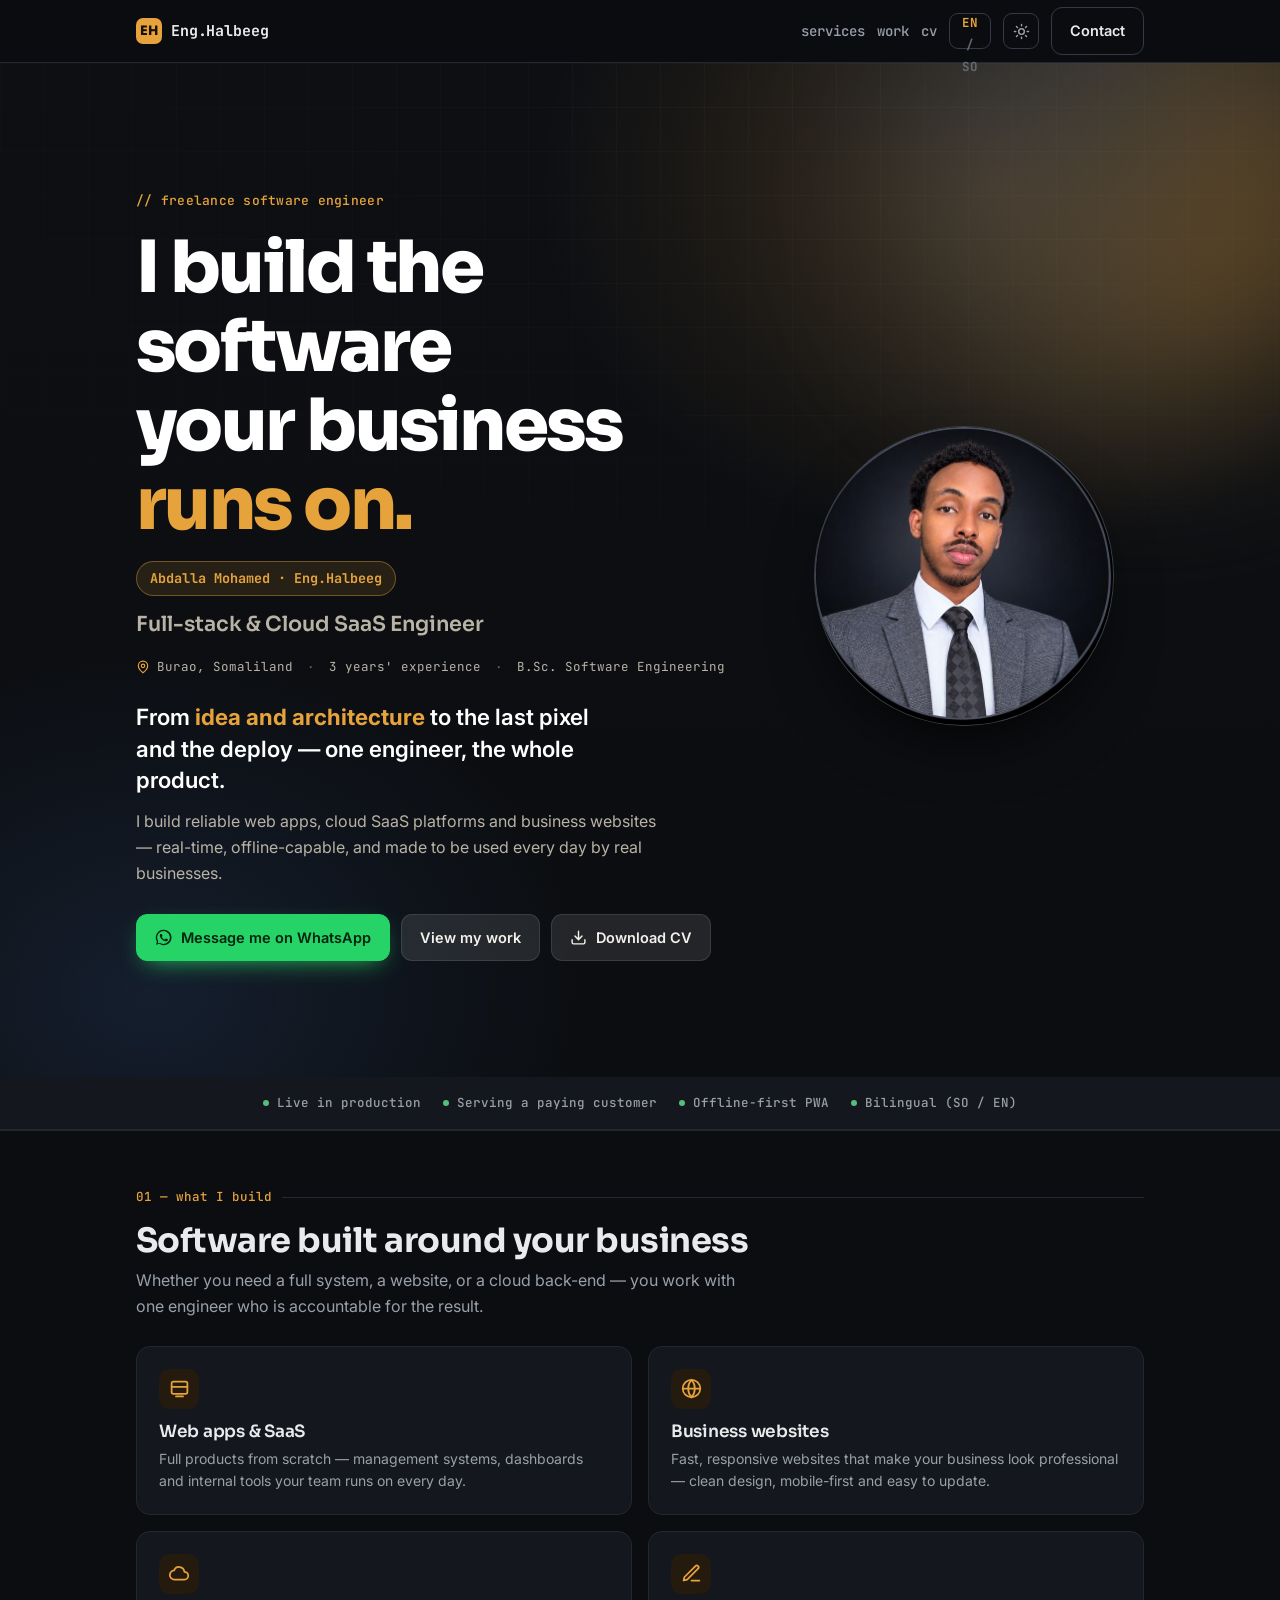
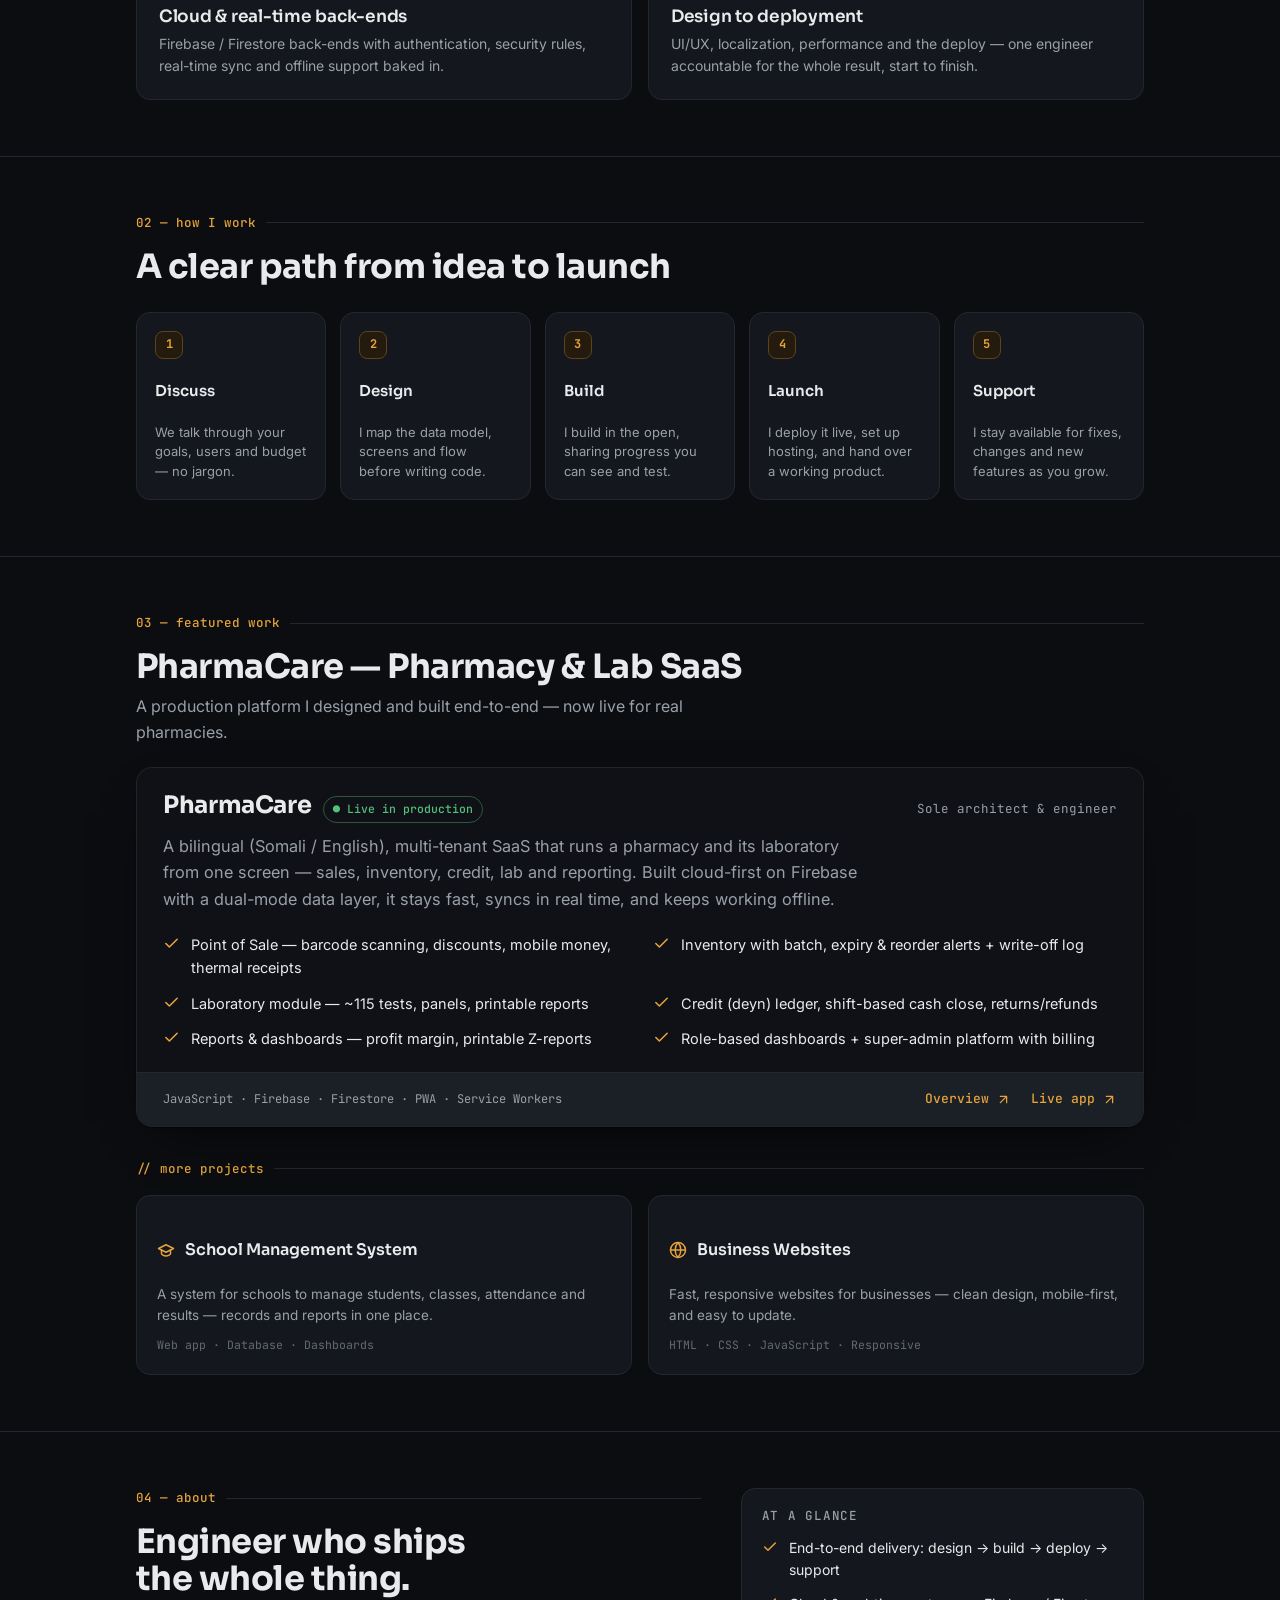
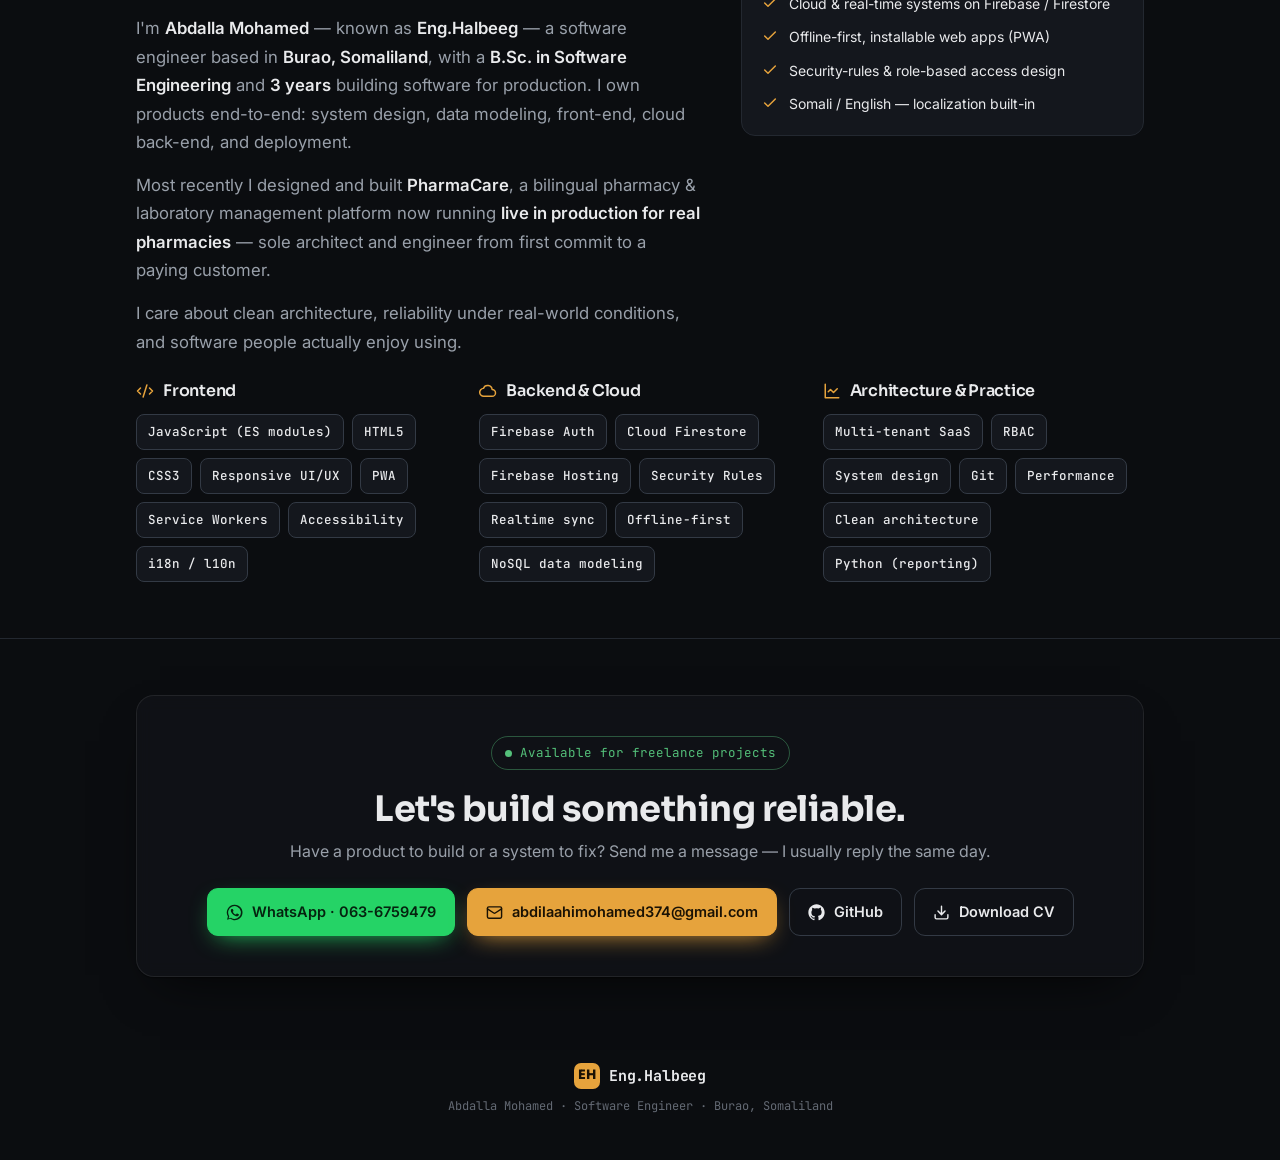
==== commit f7072a75: "Add Download CV + point site to enghalbeeg.com custom domain - Generate CV PDF into eng/ (generate-c" ====
--- a/eng/index.html
+++ b/eng/index.html
@@ -7,16 +7,16 @@
 <title>Abdalla Mohamed — Eng.Halbeeg · Software Engineer for hire</title>
 <meta name="description" content="Abdalla Mohamed (Eng.Halbeeg) — freelance software engineer in Burao, Somaliland. I design and ship production web apps, cloud SaaS and business websites end-to-end. Bilingual Somali / English.">
 <meta name="author" content="Abdalla Mohamed">
-<link rel="canonical" href="https://enghalbeeg.web.app/">
+<link rel="canonical" href="https://enghalbeeg.com/">
 <meta property="og:title" content="Abdalla Mohamed — Eng.Halbeeg · Software Engineer">
 <meta property="og:description" content="Freelance software engineer. I build the software your business runs on — web apps, cloud SaaS and websites, from idea to deploy.">
 <meta property="og:type" content="profile">
-<meta property="og:url" content="https://enghalbeeg.web.app/">
-<meta property="og:image" content="https://enghalbeeg.web.app/photo.jpg">
+<meta property="og:url" content="https://enghalbeeg.com/">
+<meta property="og:image" content="https://enghalbeeg.com/photo.jpg">
 <meta name="twitter:card" content="summary_large_image">
 <meta name="twitter:title" content="Abdalla Mohamed — Eng.Halbeeg · Software Engineer">
 <meta name="twitter:description" content="I build the software your business runs on — web apps, cloud SaaS and websites, from idea to deploy.">
-<meta name="twitter:image" content="https://enghalbeeg.web.app/photo.jpg">
+<meta name="twitter:image" content="https://enghalbeeg.com/photo.jpg">
 <link rel="icon" href="data:image/svg+xml,%3Csvg xmlns='http://www.w3.org/2000/svg' viewBox='0 0 32 32'%3E%3Crect width='32' height='32' rx='8' fill='%230b0d10'/%3E%3Ctext x='16' y='22' font-family='Georgia,serif' font-size='16' font-weight='700' text-anchor='middle' fill='%23e6a33c'%3EEH%3C/text%3E%3C/svg%3E">
 <link rel="preconnect" href="https://fonts.googleapis.com">
 <link rel="preconnect" href="https://fonts.gstatic.com" crossorigin>
@@ -29,8 +29,8 @@
   "alternateName": "Eng.Halbeeg",
   "jobTitle": "Software Engineer",
   "description": "Freelance full-stack & cloud SaaS engineer building production web applications, cloud back-ends and business websites.",
-  "url": "https://enghalbeeg.web.app/",
-  "image": "https://enghalbeeg.web.app/photo.jpg",
+  "url": "https://enghalbeeg.com/",
+  "image": "https://enghalbeeg.com/photo.jpg",
   "email": "mailto:abdilaahimohamed374@gmail.com",
   "sameAs": ["https://github.com/enghalbeeg"],
   "knowsLanguage": ["so", "en"],
@@ -264,6 +264,7 @@
     <span class="sp"></span>
     <a class="navlink hide" href="#services" data-en="services" data-so="adeegyada">services</a>
     <a class="navlink hide" href="#work" data-en="work" data-so="shaqada">work</a>
+    <a class="navlink hide" href="Abdalla-Mohamed-CV.pdf" download data-en="cv" data-so="cv">cv</a>
     <button class="icobtn langbtn" id="langBtn" aria-label="Switch language / Beddel luqadda">
       <span class="en on">EN</span><span class="off">/</span><span class="so off">SO</span>
     </button>
@@ -300,6 +301,10 @@
           <span data-en="Message me on WhatsApp" data-so="WhatsApp iigu soo dir">Message me on WhatsApp</span>
         </a>
         <a class="btn btn-ghost" href="#work" data-en="View my work" data-so="Eeg shaqadayda">View my work</a>
+        <a class="btn btn-ghost" href="Abdalla-Mohamed-CV.pdf" download aria-label="Download CV (PDF)">
+          <svg viewBox="0 0 24 24" fill="none" stroke="currentColor" stroke-width="2" stroke-linecap="round" stroke-linejoin="round"><path d="M21 15v4a2 2 0 0 1-2 2H5a2 2 0 0 1-2-2v-4M7 10l5 5 5-5M12 15V3"/></svg>
+          <span data-en="Download CV" data-so="Soo deji CV">Download CV</span>
+        </a>
       </div>
     </div>
     <div class="hero-photo">
@@ -483,6 +488,10 @@
         <a class="btn btn-line" href="https://github.com/enghalbeeg" target="_blank" rel="noopener" aria-label="GitHub — enghalbeeg">
           <svg viewBox="0 0 24 24" fill="currentColor"><path d="M12 .5C5.7.5.5 5.7.5 12c0 5.1 3.3 9.4 7.9 10.9.6.1.8-.2.8-.5v-1.8c-3.2.7-3.9-1.5-3.9-1.5-.5-1.3-1.3-1.7-1.3-1.7-1.1-.7.1-.7.1-.7 1.2.1 1.8 1.2 1.8 1.2 1 1.8 2.8 1.3 3.5 1 .1-.8.4-1.3.7-1.6-2.6-.3-5.3-1.3-5.3-5.8 0-1.3.5-2.3 1.2-3.1-.1-.3-.5-1.5.1-3.1 0 0 1-.3 3.3 1.2a11.4 11.4 0 0 1 6 0C17 4.6 18 4.9 18 4.9c.6 1.6.2 2.8.1 3.1.8.8 1.2 1.8 1.2 3.1 0 4.5-2.7 5.5-5.3 5.8.4.4.8 1.1.8 2.2v3.3c0 .3.2.6.8.5 4.6-1.5 7.9-5.8 7.9-10.9C23.5 5.7 18.3.5 12 .5z"/></svg>
           GitHub
+        </a>
+        <a class="btn btn-line" href="Abdalla-Mohamed-CV.pdf" download aria-label="Download CV (PDF)">
+          <svg viewBox="0 0 24 24" fill="none" stroke="currentColor" stroke-width="2" stroke-linecap="round" stroke-linejoin="round"><path d="M21 15v4a2 2 0 0 1-2 2H5a2 2 0 0 1-2-2v-4M7 10l5 5 5-5M12 15V3"/></svg>
+          <span data-en="Download CV" data-so="Soo deji CV">Download CV</span>
         </a>
       </div>
     </div>
